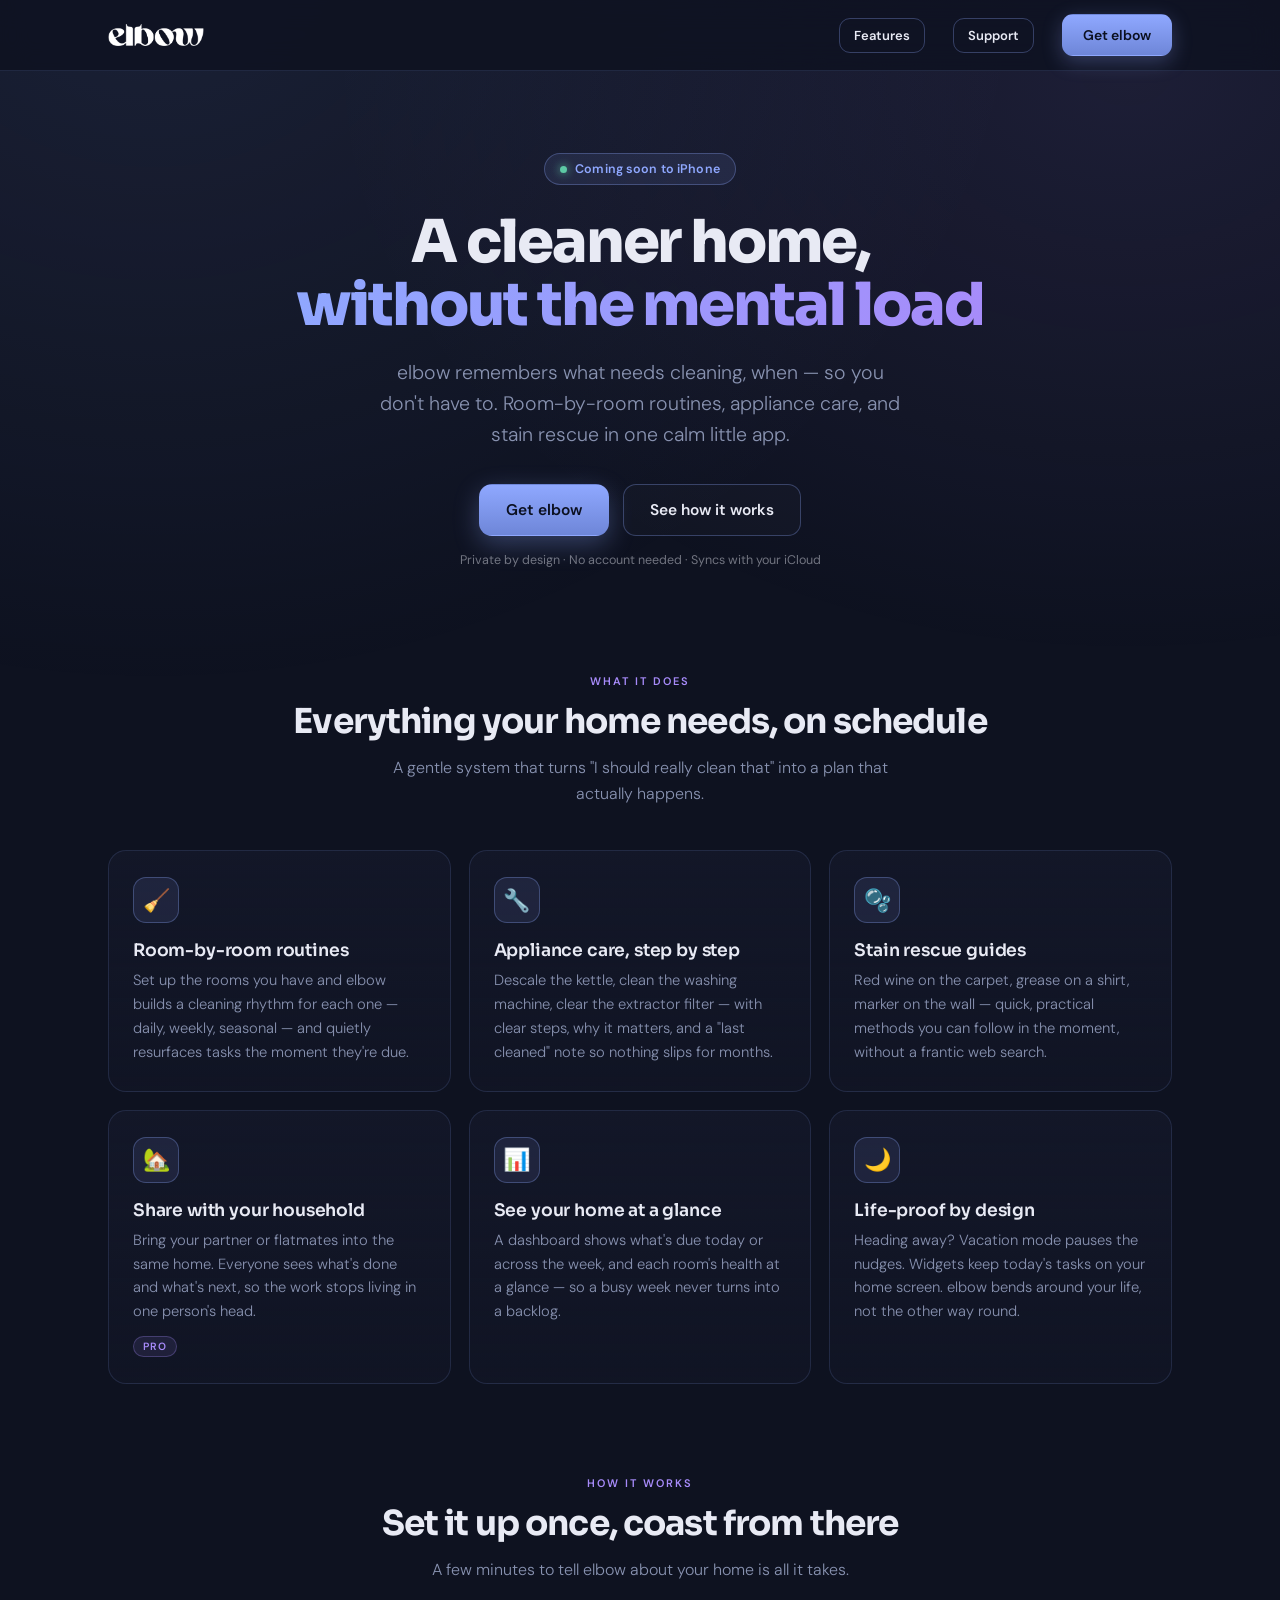
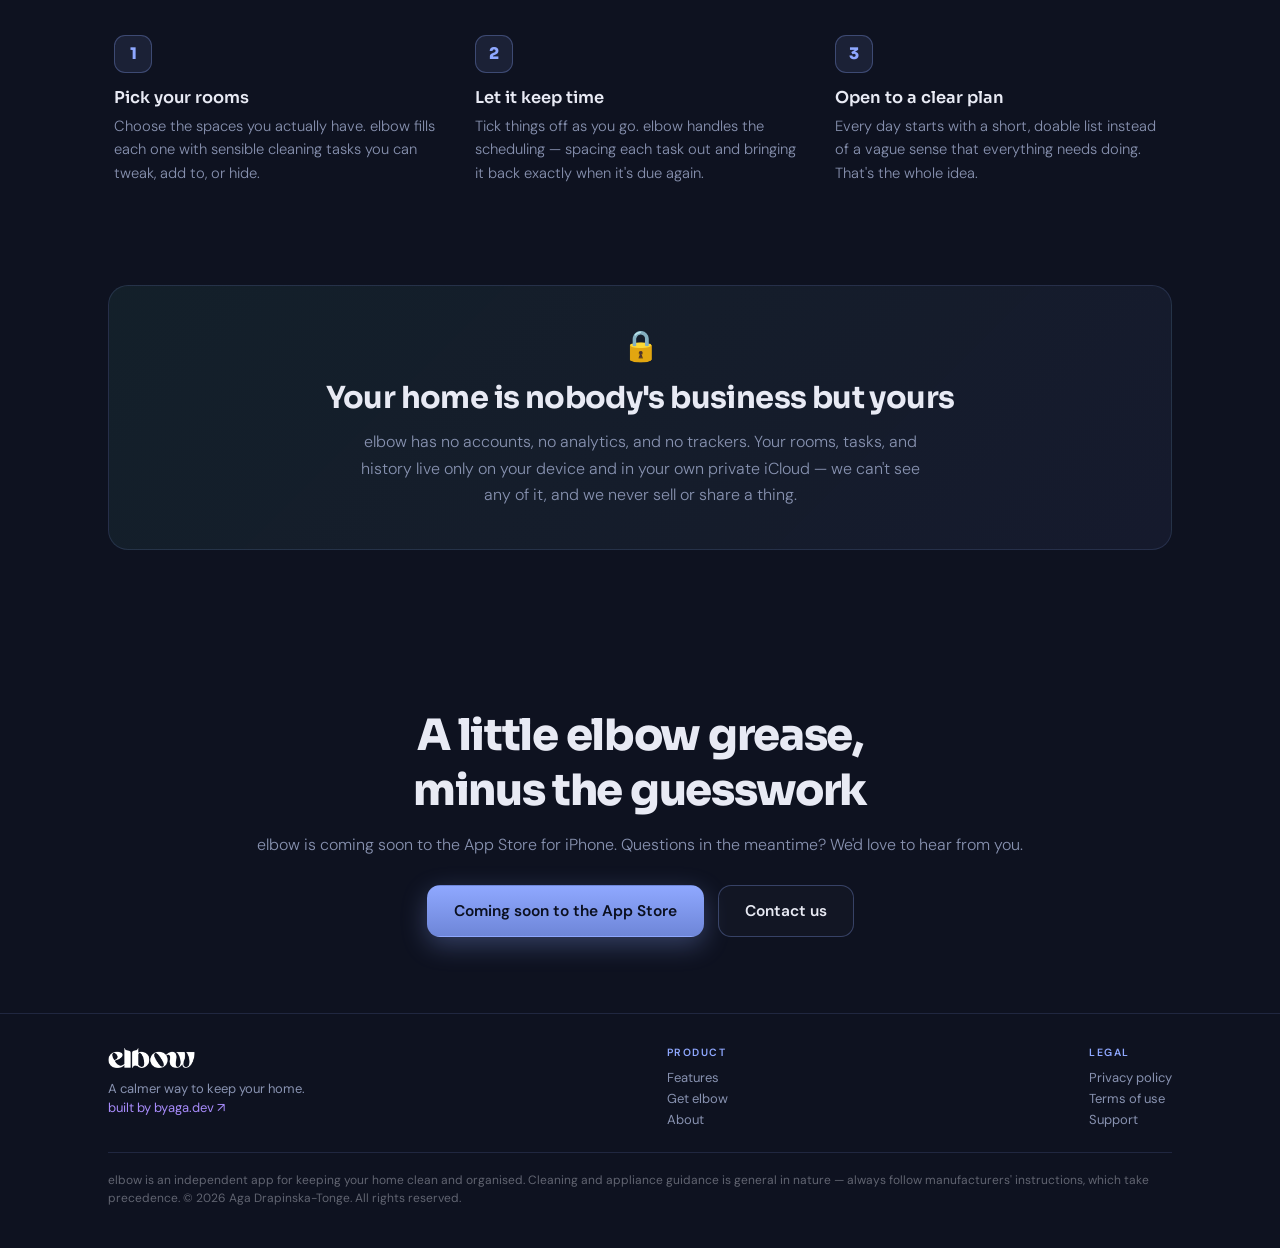
==== index.html @ 7baf48e3 "Initial commit: elbow marketing + legal site Static, hand-coded site for elbow-app.com — landing, ab" ====
<!DOCTYPE html>
<html lang="en">
<head>
<meta charset="UTF-8">
<meta name="viewport" content="width=device-width, initial-scale=1.0">
<title>elbow — a cleaner home, without the mental load</title>
<meta name="description" content="elbow keeps your home clean room by room: smart cleaning routines, step-by-step appliance care, stain rescue guides, and household sharing. Private by design — your data stays in your iCloud.">
<link rel="canonical" href="https://elbow-app.com/">
<meta property="og:title" content="elbow — a cleaner home, without the mental load">
<meta property="og:description" content="Smart cleaning routines, appliance care, and stain guides that keep your whole home on track. Private by design.">
<meta property="og:url" content="https://elbow-app.com/">
<meta property="og:type" content="website">
<meta property="og:site_name" content="elbow">
<meta property="og:image" content="https://elbow-app.com/assets/og-image.png">
<meta property="og:image:width" content="1200">
<meta property="og:image:height" content="630">
<meta name="twitter:card" content="summary_large_image">
<meta name="theme-color" content="#0E1220">
<link rel="icon" href="/favicon.ico" sizes="any">
<link rel="icon" type="image/png" sizes="32x32" href="/favicon-32x32.png">
<link rel="icon" type="image/png" sizes="16x16" href="/favicon-16x16.png">
<link rel="apple-touch-icon" sizes="180x180" href="/apple-touch-icon.png">
<link rel="preconnect" href="https://fonts.googleapis.com">
<link rel="preconnect" href="https://fonts.gstatic.com" crossorigin>
<link href="https://fonts.googleapis.com/css2?family=Sora:wght@400;600;700;800&family=DM+Sans:wght@300;400;500;600&display=swap" rel="stylesheet">
<link rel="stylesheet" href="/assets/site.css">
<style>
  *, *::before, *::after { box-sizing: border-box; margin: 0; padding: 0; }
  html { scroll-behavior: smooth; }
  body {
    font-family: 'DM Sans', sans-serif;
    background: var(--bg); color: var(--text);
    min-height: 100vh; display: flex; flex-direction: column;
    position: relative; overflow-x: hidden;
    -webkit-font-smoothing: antialiased;
  }
  body::before {
    content: ''; position: fixed; inset: 0; pointer-events: none; z-index: 0;
    background:
      radial-gradient(ellipse at 12% -5%, rgba(143,168,255,0.10) 0%, transparent 55%),
      radial-gradient(ellipse at 88% 8%, rgba(167,139,250,0.10) 0%, transparent 50%);
  }
  .wrap { position: relative; z-index: 1; width: 100%; max-width: var(--site-maxw); margin: 0 auto; padding: 0 28px; }

  /* HERO */
  .hero { text-align: center; padding: 82px 0 60px; }
  .badge {
    display: inline-flex; align-items: center; gap: 8px;
    font-size: 12.5px; font-weight: 600; letter-spacing: .01em;
    color: var(--peri);
    background: rgba(143,168,255,.10);
    border: 1px solid var(--line-strong);
    padding: 7px 15px; border-radius: 999px; margin-bottom: 26px;
  }
  .badge .dot { width: 7px; height: 7px; border-radius: 50%; background: var(--green); box-shadow: 0 0 10px var(--green); }
  .hero h1 {
    font-family: 'Sora', sans-serif; font-weight: 800;
    font-size: clamp(2.1rem, 5.4vw, 3.7rem); line-height: 1.06;
    letter-spacing: -.035em; margin: 0 auto 20px; max-width: 15ch;
  }
  .hero h1 .grad {
    background: linear-gradient(120deg, var(--peri), var(--lav));
    -webkit-background-clip: text; background-clip: text; color: transparent;
  }
  .hero p.sub {
    font-size: clamp(1.02rem, 2vw, 1.22rem); font-weight: 300;
    color: var(--muted); max-width: 40ch; margin: 0 auto 34px; line-height: 1.6;
  }
  .cta-row { display: flex; gap: 14px; justify-content: center; align-items: center; flex-wrap: wrap; }
  .btn-lg {
    display: inline-flex; align-items: center; gap: 10px;
    font-family: inherit; font-weight: 600; font-size: 15.5px;
    padding: 15px 26px; border-radius: 13px; text-decoration: none; transition: .2s;
    border: 1px solid transparent; cursor: pointer;
  }
  .btn-primary {
    background: linear-gradient(180deg, var(--peri), var(--peri-dim)); color: #0b1020;
    box-shadow: 0 8px 26px rgba(143,168,255,.30);
  }
  .btn-primary:hover { transform: translateY(-2px); box-shadow: 0 12px 34px rgba(143,168,255,.42); }
  .btn-secondary { border-color: var(--line-strong); color: var(--text); background: rgba(255,255,255,.02); }
  .btn-secondary:hover { border-color: var(--peri); color: var(--peri); }
  .hero .fineprint { margin-top: 16px; font-size: 12.5px; color: var(--faint); }

  /* SECTION */
  section { position: relative; z-index: 1; padding: 46px 0; }
  .eyebrow {
    text-align: center; font-size: 11px; letter-spacing: .18em; text-transform: uppercase;
    color: var(--lav); font-weight: 600; margin-bottom: 12px;
  }
  .sec-title {
    text-align: center; font-family: 'Sora', sans-serif; font-weight: 700;
    font-size: clamp(1.5rem, 3.4vw, 2.15rem); letter-spacing: -.025em; margin-bottom: 12px;
  }
  .sec-lead { text-align: center; color: var(--muted); max-width: 46ch; margin: 0 auto 44px; font-weight: 300; line-height: 1.6; }

  /* FEATURE GRID */
  .features { display: grid; grid-template-columns: repeat(3, 1fr); gap: 18px; }
  .card {
    background: linear-gradient(180deg, var(--card), rgba(19,23,40,.55));
    border: 1px solid var(--line); border-radius: 18px; padding: 26px 24px;
    transition: transform .2s, border-color .2s;
  }
  .card:hover { transform: translateY(-3px); border-color: var(--line-strong); }
  .card .ico {
    width: 46px; height: 46px; border-radius: 13px; display: grid; place-items: center;
    font-size: 22px; margin-bottom: 16px;
    background: rgba(143,168,255,.10); border: 1px solid var(--line-strong);
  }
  .card h3 { font-family: 'Sora', sans-serif; font-size: 1.08rem; font-weight: 600; letter-spacing: -.01em; margin-bottom: 8px; }
  .card p { color: var(--muted); font-size: .92rem; line-height: 1.62; font-weight: 300; }
  .card .tag {
    display: inline-block; margin-top: 12px; font-size: 10.5px; font-weight: 600; letter-spacing: .08em; text-transform: uppercase;
    color: var(--lav); background: rgba(167,139,250,.10); border: 1px solid rgba(167,139,250,.28);
    padding: 3px 9px; border-radius: 999px;
  }

  /* STEPS */
  .steps { display: grid; grid-template-columns: repeat(3, 1fr); gap: 18px; counter-reset: step; }
  .step { padding: 8px 6px; }
  .step .n {
    font-family: 'Sora', sans-serif; font-weight: 800; font-size: 1rem;
    width: 38px; height: 38px; border-radius: 11px; display: grid; place-items: center; margin-bottom: 14px;
    color: var(--peri); background: rgba(143,168,255,.10); border: 1px solid var(--line-strong);
  }
  .step h3 { font-family: 'Sora', sans-serif; font-size: 1.02rem; font-weight: 600; margin-bottom: 7px; }
  .step p { color: var(--muted); font-size: .92rem; line-height: 1.6; font-weight: 300; }

  /* PRIVACY STRIP */
  .privacy-strip {
    background: linear-gradient(135deg, rgba(93,202,165,.08), rgba(143,168,255,.06));
    border: 1px solid var(--line); border-radius: 20px; padding: 40px 34px; text-align: center;
  }
  .privacy-strip .ico { font-size: 30px; margin-bottom: 14px; }
  .privacy-strip h2 { font-family: 'Sora', sans-serif; font-weight: 700; font-size: clamp(1.35rem, 3vw, 1.9rem); letter-spacing: -.02em; margin-bottom: 12px; }
  .privacy-strip p { color: var(--muted); max-width: 52ch; margin: 0 auto; font-weight: 300; line-height: 1.65; }

  /* FINAL CTA */
  .final-cta { text-align: center; padding: 66px 0 30px; }
  .final-cta h2 { font-family: 'Sora', sans-serif; font-weight: 800; font-size: clamp(1.8rem, 4vw, 2.7rem); letter-spacing: -.03em; margin-bottom: 16px; }
  .final-cta p { color: var(--muted); margin-bottom: 30px; font-weight: 300; }

  @media (max-width: 860px) {
    .features, .steps { grid-template-columns: 1fr 1fr; }
  }
  @media (max-width: 620px) {
    .features, .steps { grid-template-columns: 1fr; }
    .hero { padding: 60px 0 44px; }
    .wrap { padding: 0 20px; }
  }
</style>
</head>
<body>

<nav class="site-nav">
  <div class="site-nav-in">
    <a href="/" class="logo"><img src="/assets/logo-wordmark.png" alt="elbow"></a>
    <div class="spacer"></div>
    <a href="#features" class="btn btn-ghost btn-sm">Features</a>
    <a href="/support/" class="btn btn-ghost btn-sm">Support</a>
    <a href="#get" class="btn btn-accent">Get elbow</a>
  </div>
</nav>

<div class="wrap">
  <header class="hero">
    <span class="badge"><span class="dot"></span> Coming soon to iPhone</span>
    <h1>A cleaner home, <span class="grad">without the mental load</span></h1>
    <p class="sub">elbow remembers what needs cleaning, when — so you don't have to. Room-by-room routines, appliance care, and stain rescue in one calm little app.</p>
    <div class="cta-row">
      <a href="#get" class="btn-lg btn-primary">Get elbow </a>
      <a href="#features" class="btn-lg btn-secondary">See how it works</a>
    </div>
    <p class="fineprint">Private by design · No account needed · Syncs with your iCloud</p>
  </header>
</div>

<section id="features">
  <div class="wrap">
    <p class="eyebrow">What it does</p>
    <h2 class="sec-title">Everything your home needs, on schedule</h2>
    <p class="sec-lead">A gentle system that turns "I should really clean that" into a plan that actually happens.</p>
    <div class="features">
      <div class="card">
        <div class="ico">🧹</div>
        <h3>Room-by-room routines</h3>
        <p>Set up the rooms you have and elbow builds a cleaning rhythm for each one — daily, weekly, seasonal — and quietly resurfaces tasks the moment they're due.</p>
      </div>
      <div class="card">
        <div class="ico">🔧</div>
        <h3>Appliance care, step by step</h3>
        <p>Descale the kettle, clean the washing machine, clear the extractor filter — with clear steps, why it matters, and a "last cleaned" note so nothing slips for months.</p>
      </div>
      <div class="card">
        <div class="ico">🫧</div>
        <h3>Stain rescue guides</h3>
        <p>Red wine on the carpet, grease on a shirt, marker on the wall — quick, practical methods you can follow in the moment, without a frantic web search.</p>
      </div>
      <div class="card">
        <div class="ico">🏡</div>
        <h3>Share with your household</h3>
        <p>Bring your partner or flatmates into the same home. Everyone sees what's done and what's next, so the work stops living in one person's head.</p>
        <span class="tag">Pro</span>
      </div>
      <div class="card">
        <div class="ico">📊</div>
        <h3>See your home at a glance</h3>
        <p>A dashboard shows what's due today or across the week, and each room's health at a glance — so a busy week never turns into a backlog.</p>
      </div>
      <div class="card">
        <div class="ico">🌙</div>
        <h3>Life-proof by design</h3>
        <p>Heading away? Vacation mode pauses the nudges. Widgets keep today's tasks on your home screen. elbow bends around your life, not the other way round.</p>
      </div>
    </div>
  </div>
</section>

<section>
  <div class="wrap">
    <p class="eyebrow">How it works</p>
    <h2 class="sec-title">Set it up once, coast from there</h2>
    <p class="sec-lead">A few minutes to tell elbow about your home is all it takes.</p>
    <div class="steps">
      <div class="step">
        <div class="n">1</div>
        <h3>Pick your rooms</h3>
        <p>Choose the spaces you actually have. elbow fills each one with sensible cleaning tasks you can tweak, add to, or hide.</p>
      </div>
      <div class="step">
        <div class="n">2</div>
        <h3>Let it keep time</h3>
        <p>Tick things off as you go. elbow handles the scheduling — spacing each task out and bringing it back exactly when it's due again.</p>
      </div>
      <div class="step">
        <div class="n">3</div>
        <h3>Open to a clear plan</h3>
        <p>Every day starts with a short, doable list instead of a vague sense that everything needs doing. That's the whole idea.</p>
      </div>
    </div>
  </div>
</section>

<section>
  <div class="wrap">
    <div class="privacy-strip">
      <div class="ico">🔒</div>
      <h2>Your home is nobody's business but yours</h2>
      <p>elbow has no accounts, no analytics, and no trackers. Your rooms, tasks, and history live only on your device and in your own private iCloud — we can't see any of it, and we never sell or share a thing.</p>
    </div>
  </div>
</section>

<section id="get">
  <div class="wrap">
    <div class="final-cta">
      <h2>A little elbow grease,<br>minus the guesswork</h2>
      <p>elbow is coming soon to the App Store for iPhone. Questions in the meantime? We'd love to hear from you.</p>
      <div class="cta-row">
        <span class="btn-lg btn-primary" style="cursor:default;">Coming soon to the App Store</span>
        <a href="/support/" class="btn-lg btn-secondary">Contact us</a>
      </div>
    </div>
  </div>
</section>

<footer class="site-footer">
  <div class="site-footer-in">
    <div class="fgrid">
      <div>
        <a href="/" class="flogo"><img src="/assets/logo-wordmark.png" alt="elbow"></a>
        <div class="built">A calmer way to keep your home.</div>
        <div class="built"><a href="https://byaga.dev" target="_blank" rel="noopener">built by byaga.dev ↗</a></div>
      </div>
      <div>
        <h5>Product</h5>
        <a href="/#features">Features</a>
        <a href="/#get">Get elbow</a>
        <a href="/about/">About</a>
      </div>
      <div>
        <h5>Legal</h5>
        <a href="/privacy/">Privacy policy</a>
        <a href="/terms/">Terms of use</a>
        <a href="/support/">Support</a>
      </div>
    </div>
    <p class="disc">elbow is an independent app for keeping your home clean and organised. Cleaning and appliance guidance is general in nature — always follow manufacturers' instructions, which take precedence. © 2026 Aga Drapinska-Tonge. All rights reserved.</p>
  </div>
</footer>

</body>
</html>
---- assets/site.css ----
/* elbow — shared nav + footer + base, used across landing and subpages.
   Palette lifted from the app's ElbowTheme (dark, periwinkle + lavender). */

:root {
  --bg:          #0E1220;
  --card:        #131728;
  --card-alt:    #1A1F35;
  --line:        rgba(143, 168, 255, .14);
  --line-strong: rgba(143, 168, 255, .30);
  --text:        #E8EAF4;
  --muted:       #8892B0;
  --faint:       rgba(232, 234, 244, .45);
  --peri:        #8FA8FF;   /* primary accent */
  --peri-dim:    #6E86D8;
  --lav:         #A78BFA;   /* secondary accent */
  --green:       #5DCAA5;
  --amber:       #E0953A;
  --site-maxw:   1120px;
}

/* NAV */
.site-nav {
  align-self: stretch;
  position: sticky; top: 0; z-index: 40;
  backdrop-filter: blur(14px);
  -webkit-backdrop-filter: blur(14px);
  background: rgba(14, 18, 32, .82);
  border-bottom: 1px solid var(--line);
  width: 100%;
}
.site-nav-in {
  max-width: var(--site-maxw);
  margin: 0 auto;
  padding: 14px 28px;
  display: flex; align-items: center; gap: 28px;
}
.site-nav .logo {
  font-family: 'Sora', sans-serif;
  font-size: 18px; font-weight: 700;
  letter-spacing: -.03em;
  color: var(--text);
  text-decoration: none; border: none;
  display: inline-flex; align-items: center; gap: 9px;
  transition: opacity .2s;
}
.site-nav .logo .mark {
  width: 22px; height: 22px; border-radius: 7px;
  background: linear-gradient(145deg, var(--peri), var(--lav));
  display: inline-block;
  box-shadow: 0 4px 14px rgba(143, 168, 255, .35);
}
.site-nav .logo:hover { opacity: .85; }
.site-nav .logo img { height: 22px; width: auto; display: block; }
.site-nav .spacer { flex: 1; }
.site-nav .btn {
  display: inline-flex; align-items: center; gap: 9px;
  font-weight: 600; font-size: 14px;
  padding: 11px 20px; border-radius: 11px;
  transition: .2s; border: 1px solid transparent;
  white-space: nowrap; text-decoration: none;
  font-family: inherit; cursor: pointer;
}
.site-nav .btn-accent {
  background: linear-gradient(180deg, var(--peri), var(--peri-dim));
  color: #0b1020;
  box-shadow: 0 6px 20px rgba(143, 168, 255, .28);
}
.site-nav .btn-accent:hover {
  transform: translateY(-1px);
  box-shadow: 0 9px 26px rgba(143, 168, 255, .40);
  color: #0b1020;
}
.site-nav .btn-ghost {
  border-color: var(--line-strong);
  color: var(--text); background: transparent;
}
.site-nav .btn-ghost:hover {
  border-color: var(--peri);
  background: rgba(143, 168, 255, .08);
  color: var(--peri);
}
.site-nav .btn-sm { padding: 8px 14px; font-size: 13px; }
.site-nav .btn-sm .arrow { display: inline-block; transition: transform .2s; }
.site-nav .btn-sm:hover .arrow { transform: translateX(-3px); }

/* FOOTER */
.site-footer {
  align-self: stretch;
  border-top: 1px solid var(--line);
  padding: 32px 0 40px;
  font-size: 13px; color: var(--muted);
  width: 100%; margin-top: auto;
}
.site-footer-in { max-width: var(--site-maxw); margin: 0 auto; padding: 0 28px; }
.site-footer .fgrid {
  display: flex; gap: 36px; flex-wrap: wrap;
  justify-content: space-between; margin-bottom: 22px;
}
.site-footer .fgrid a {
  display: block; padding: 2px 0;
  color: var(--muted); text-decoration: none; border: none;
}
.site-footer .fgrid a:hover { color: var(--peri); }
.site-footer .flogo {
  font-family: 'Sora', sans-serif;
  font-size: 17px; font-weight: 700; letter-spacing: -.03em;
  color: var(--text); margin-bottom: 10px;
  text-decoration: none; display: inline-flex; align-items: center; gap: 8px;
  border: none;
}
.site-footer .flogo .mark {
  width: 18px; height: 18px; border-radius: 6px;
  background: linear-gradient(145deg, var(--peri), var(--lav));
}
.site-footer .flogo img { height: 20px; width: auto; display: block; }
.site-footer h5 {
  font-size: 10.5px; letter-spacing: .15em; text-transform: uppercase;
  color: var(--peri); margin-bottom: 8px; font-weight: 600;
}
.site-footer .built { font-size: 13px; margin-top: 2px; }
.site-footer .built a { display: inline; padding: 0; color: var(--lav); border: none; }
.site-footer .built a:hover { color: var(--peri); }
.site-footer .disc {
  border-top: 1px solid var(--line); padding-top: 18px;
  font-size: 12px; line-height: 1.55; color: rgba(232, 234, 244, .38);
}

@media (max-width: 760px) {
  .site-nav-in { padding: 12px 20px; gap: 16px; }
  .site-footer-in { padding: 0 20px; }
}

/* SUBPAGE (legal/support) shared layout */
main.page {
  position: relative; z-index: 1;
  width: 100%; max-width: 740px; margin: 0 auto;
  padding: 48px 20px 64px; flex: 1;
}
main.page h1 {
  font-family: 'Sora', sans-serif;
  font-size: clamp(1.5rem, 4vw, 2.1rem); font-weight: 700;
  color: var(--text); letter-spacing: -.02em; line-height: 1.25; margin-bottom: 6px;
}
main.page .updated { display: block; margin-bottom: 28px; color: var(--faint); font-size: .8rem; }
main.page hr { border: none; border-top: 1px solid var(--line); margin: 28px 0; }
main.page h2 {
  font-family: 'Sora', sans-serif; color: var(--peri);
  font-size: 1.05rem; font-weight: 600; margin: 26px 0 10px; letter-spacing: -.01em;
}
main.page p, main.page li { color: rgba(232, 234, 244, .80); font-size: .95rem; line-height: 1.75; }
main.page p { margin-bottom: 14px; }
main.page ul { margin-bottom: 14px; padding-left: 22px; }
main.page li { margin-bottom: 5px; }
main.page a { color: var(--peri); text-decoration: none; border-bottom: 1px solid rgba(143, 168, 255, .35); }
main.page a:hover { color: var(--lav); border-bottom-color: var(--lav); }
main.page strong { color: var(--text); font-weight: 600; }
main.page em { color: rgba(232, 234, 244, .92); }
@media (max-width: 600px) { main.page { padding: 32px 14px 48px; } }
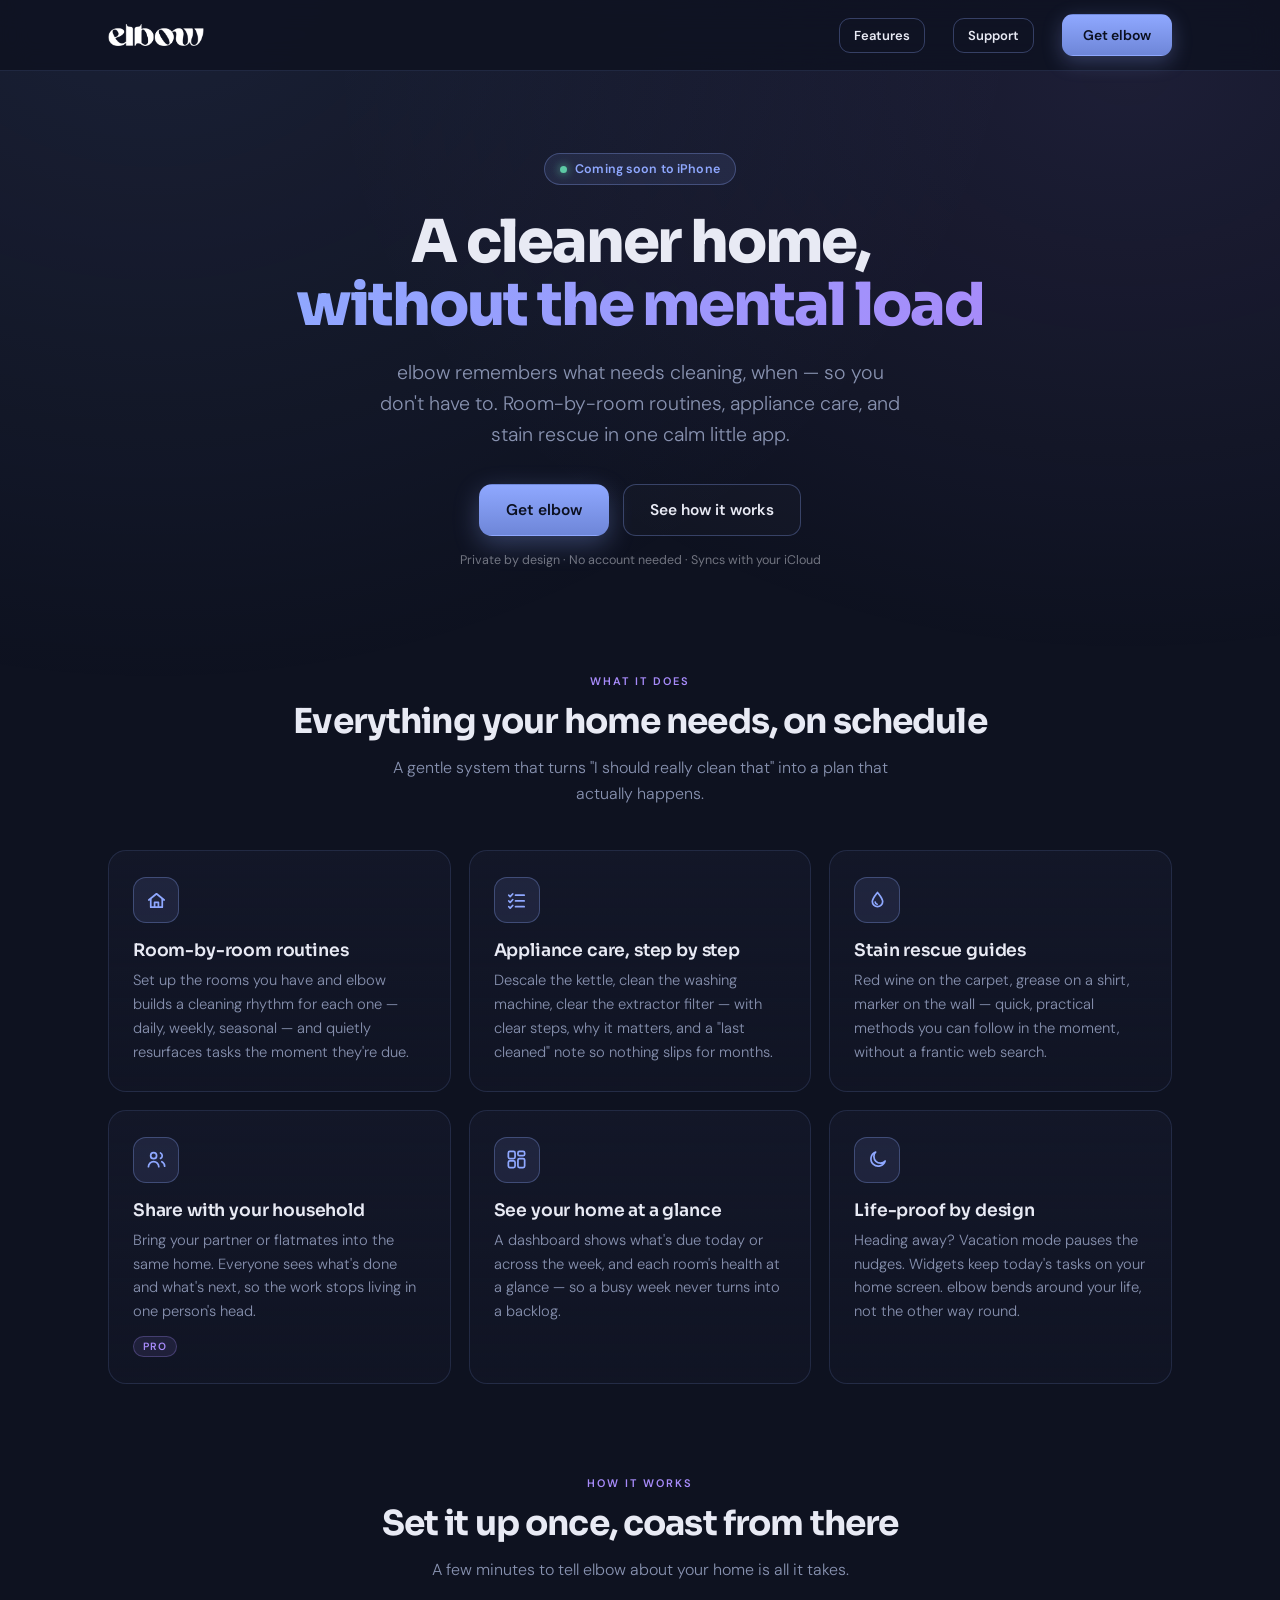
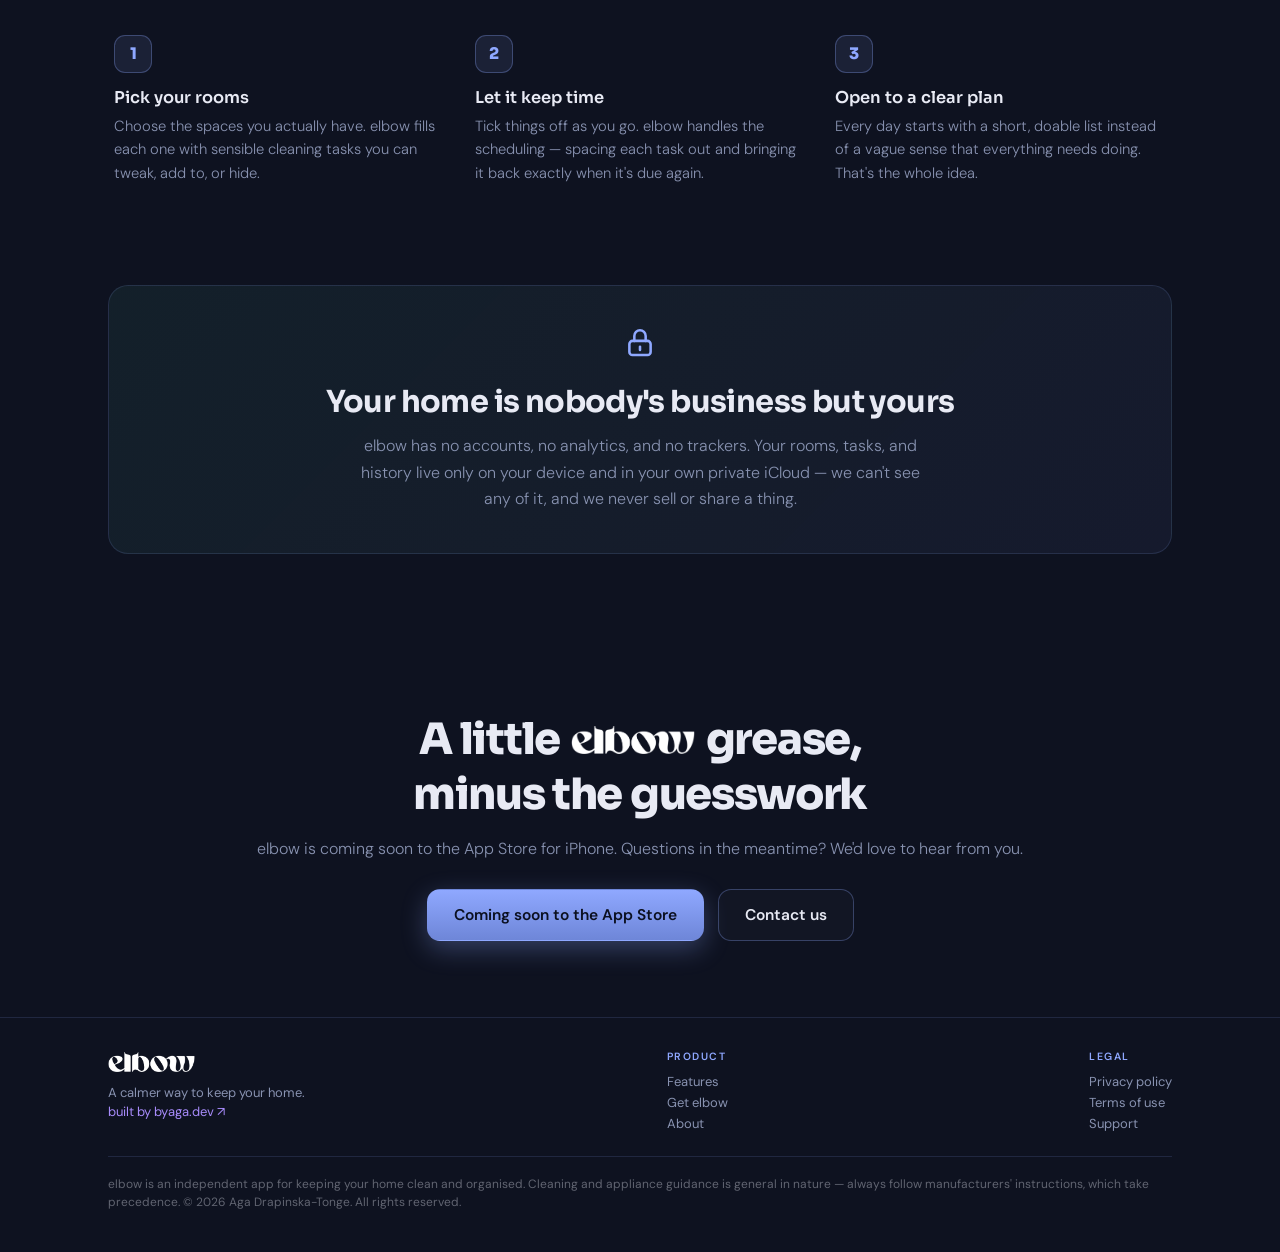
==== commit 80bbe6a1: "Add custom brand icons to feature cards + wordmark in CTA Replace stock emoji in the "What it does" " ====
--- a/index.html
+++ b/index.html
@@ -104,7 +104,7 @@
   .card:hover { transform: translateY(-3px); border-color: var(--line-strong); }
   .card .ico {
     width: 46px; height: 46px; border-radius: 13px; display: grid; place-items: center;
-    font-size: 22px; margin-bottom: 16px;
+    font-size: 22px; margin-bottom: 16px; color: var(--peri);
     background: rgba(143,168,255,.10); border: 1px solid var(--line-strong);
   }
   .card h3 { font-family: 'Sora', sans-serif; font-size: 1.08rem; font-weight: 600; letter-spacing: -.01em; margin-bottom: 8px; }
@@ -131,7 +131,7 @@
     background: linear-gradient(135deg, rgba(93,202,165,.08), rgba(143,168,255,.06));
     border: 1px solid var(--line); border-radius: 20px; padding: 40px 34px; text-align: center;
   }
-  .privacy-strip .ico { font-size: 30px; margin-bottom: 14px; }
+  .privacy-strip .ico { font-size: 30px; margin-bottom: 14px; color: var(--peri); }
   .privacy-strip h2 { font-family: 'Sora', sans-serif; font-weight: 700; font-size: clamp(1.35rem, 3vw, 1.9rem); letter-spacing: -.02em; margin-bottom: 12px; }
   .privacy-strip p { color: var(--muted); max-width: 52ch; margin: 0 auto; font-weight: 300; line-height: 1.65; }
 
@@ -148,6 +148,9 @@
     .hero { padding: 60px 0 44px; }
     .wrap { padding: 0 20px; }
   }
+  .card .ico svg { width: 23px; height: 23px; }
+  .privacy-strip .ico svg { width: 34px; height: 34px; }
+  .final-cta h2 .wm-inline { height: 0.66em; width: auto; vertical-align: -0.02em; margin: 0 .07em; }
 </style>
 </head>
 <body>
@@ -182,33 +185,33 @@
     <p class="sec-lead">A gentle system that turns "I should really clean that" into a plan that actually happens.</p>
     <div class="features">
       <div class="card">
-        <div class="ico">🧹</div>
+        <div class="ico"><svg viewBox="0 0 24 24" fill="none" stroke="currentColor" stroke-width="1.8" stroke-linecap="round" stroke-linejoin="round"><path d="M4 11.5 12 5l8 6.5"/><path d="M6 10.5V19h12v-8.5"/><path d="M10 19v-5h4v5"/></svg></div>
         <h3>Room-by-room routines</h3>
         <p>Set up the rooms you have and elbow builds a cleaning rhythm for each one — daily, weekly, seasonal — and quietly resurfaces tasks the moment they're due.</p>
       </div>
       <div class="card">
-        <div class="ico">🔧</div>
+        <div class="ico"><svg viewBox="0 0 24 24" fill="none" stroke="currentColor" stroke-width="1.8" stroke-linecap="round" stroke-linejoin="round"><path d="M4 6.5 5.4 8 8 5.2"/><path d="M4 12.5 5.4 14 8 11.2"/><path d="M4 18.5 5.4 20 8 17.2"/><path d="M11 6.5h9"/><path d="M11 12.5h9"/><path d="M11 18.5h9"/></svg></div>
         <h3>Appliance care, step by step</h3>
         <p>Descale the kettle, clean the washing machine, clear the extractor filter — with clear steps, why it matters, and a "last cleaned" note so nothing slips for months.</p>
       </div>
       <div class="card">
-        <div class="ico">🫧</div>
+        <div class="ico"><svg viewBox="0 0 24 24" fill="none" stroke="currentColor" stroke-width="1.8" stroke-linecap="round" stroke-linejoin="round"><path d="M12 3.6c3 3.8 5.4 6.5 5.4 9.4a5.4 5.4 0 0 1-10.8 0c0-2.9 2.4-5.6 5.4-9.4Z"/><path d="M9.6 13.6a2.5 2.5 0 0 0 2 2.3"/></svg></div>
         <h3>Stain rescue guides</h3>
         <p>Red wine on the carpet, grease on a shirt, marker on the wall — quick, practical methods you can follow in the moment, without a frantic web search.</p>
       </div>
       <div class="card">
-        <div class="ico">🏡</div>
+        <div class="ico"><svg viewBox="0 0 24 24" fill="none" stroke="currentColor" stroke-width="1.8" stroke-linecap="round" stroke-linejoin="round"><circle cx="9" cy="8" r="3.1"/><path d="M3.6 19.5a5.4 5.4 0 0 1 10.8 0"/><path d="M16.2 5.2a3.1 3.1 0 0 1 0 5.6"/><path d="M17.6 14.3a5.4 5.4 0 0 1 2.9 4.7"/></svg></div>
         <h3>Share with your household</h3>
         <p>Bring your partner or flatmates into the same home. Everyone sees what's done and what's next, so the work stops living in one person's head.</p>
         <span class="tag">Pro</span>
       </div>
       <div class="card">
-        <div class="ico">📊</div>
+        <div class="ico"><svg viewBox="0 0 24 24" fill="none" stroke="currentColor" stroke-width="1.8" stroke-linecap="round" stroke-linejoin="round"><rect x="3.5" y="3.5" width="7" height="7.5" rx="1.6"/><rect x="13.5" y="3.5" width="7" height="4.5" rx="1.6"/><rect x="13.5" y="11" width="7" height="9.5" rx="1.6"/><rect x="3.5" y="13.5" width="7" height="7" rx="1.6"/></svg></div>
         <h3>See your home at a glance</h3>
         <p>A dashboard shows what's due today or across the week, and each room's health at a glance — so a busy week never turns into a backlog.</p>
       </div>
       <div class="card">
-        <div class="ico">🌙</div>
+        <div class="ico"><svg viewBox="0 0 24 24" fill="none" stroke="currentColor" stroke-width="1.8" stroke-linecap="round" stroke-linejoin="round"><path d="M20 13.6A7.6 7.6 0 1 1 10.1 4.2 6 6 0 0 0 20 13.6Z"/></svg></div>
         <h3>Life-proof by design</h3>
         <p>Heading away? Vacation mode pauses the nudges. Widgets keep today's tasks on your home screen. elbow bends around your life, not the other way round.</p>
       </div>
@@ -244,7 +247,7 @@
 <section>
   <div class="wrap">
     <div class="privacy-strip">
-      <div class="ico">🔒</div>
+      <div class="ico"><svg viewBox="0 0 24 24" fill="none" stroke="currentColor" stroke-width="1.8" stroke-linecap="round" stroke-linejoin="round"><rect x="4.5" y="10.5" width="15" height="10" rx="2.2"/><path d="M8 10.5V7a4 4 0 0 1 8 0v3.5"/><path d="M12 14.6v2.4"/></svg></div>
       <h2>Your home is nobody's business but yours</h2>
       <p>elbow has no accounts, no analytics, and no trackers. Your rooms, tasks, and history live only on your device and in your own private iCloud — we can't see any of it, and we never sell or share a thing.</p>
     </div>
@@ -254,7 +257,7 @@
 <section id="get">
   <div class="wrap">
     <div class="final-cta">
-      <h2>A little elbow grease,<br>minus the guesswork</h2>
+      <h2>A little <img class="wm-inline" src="/assets/logo-wordmark.png" alt="elbow"> grease,<br>minus the guesswork</h2>
       <p>elbow is coming soon to the App Store for iPhone. Questions in the meantime? We'd love to hear from you.</p>
       <div class="cta-row">
         <span class="btn-lg btn-primary" style="cursor:default;">Coming soon to the App Store</span>
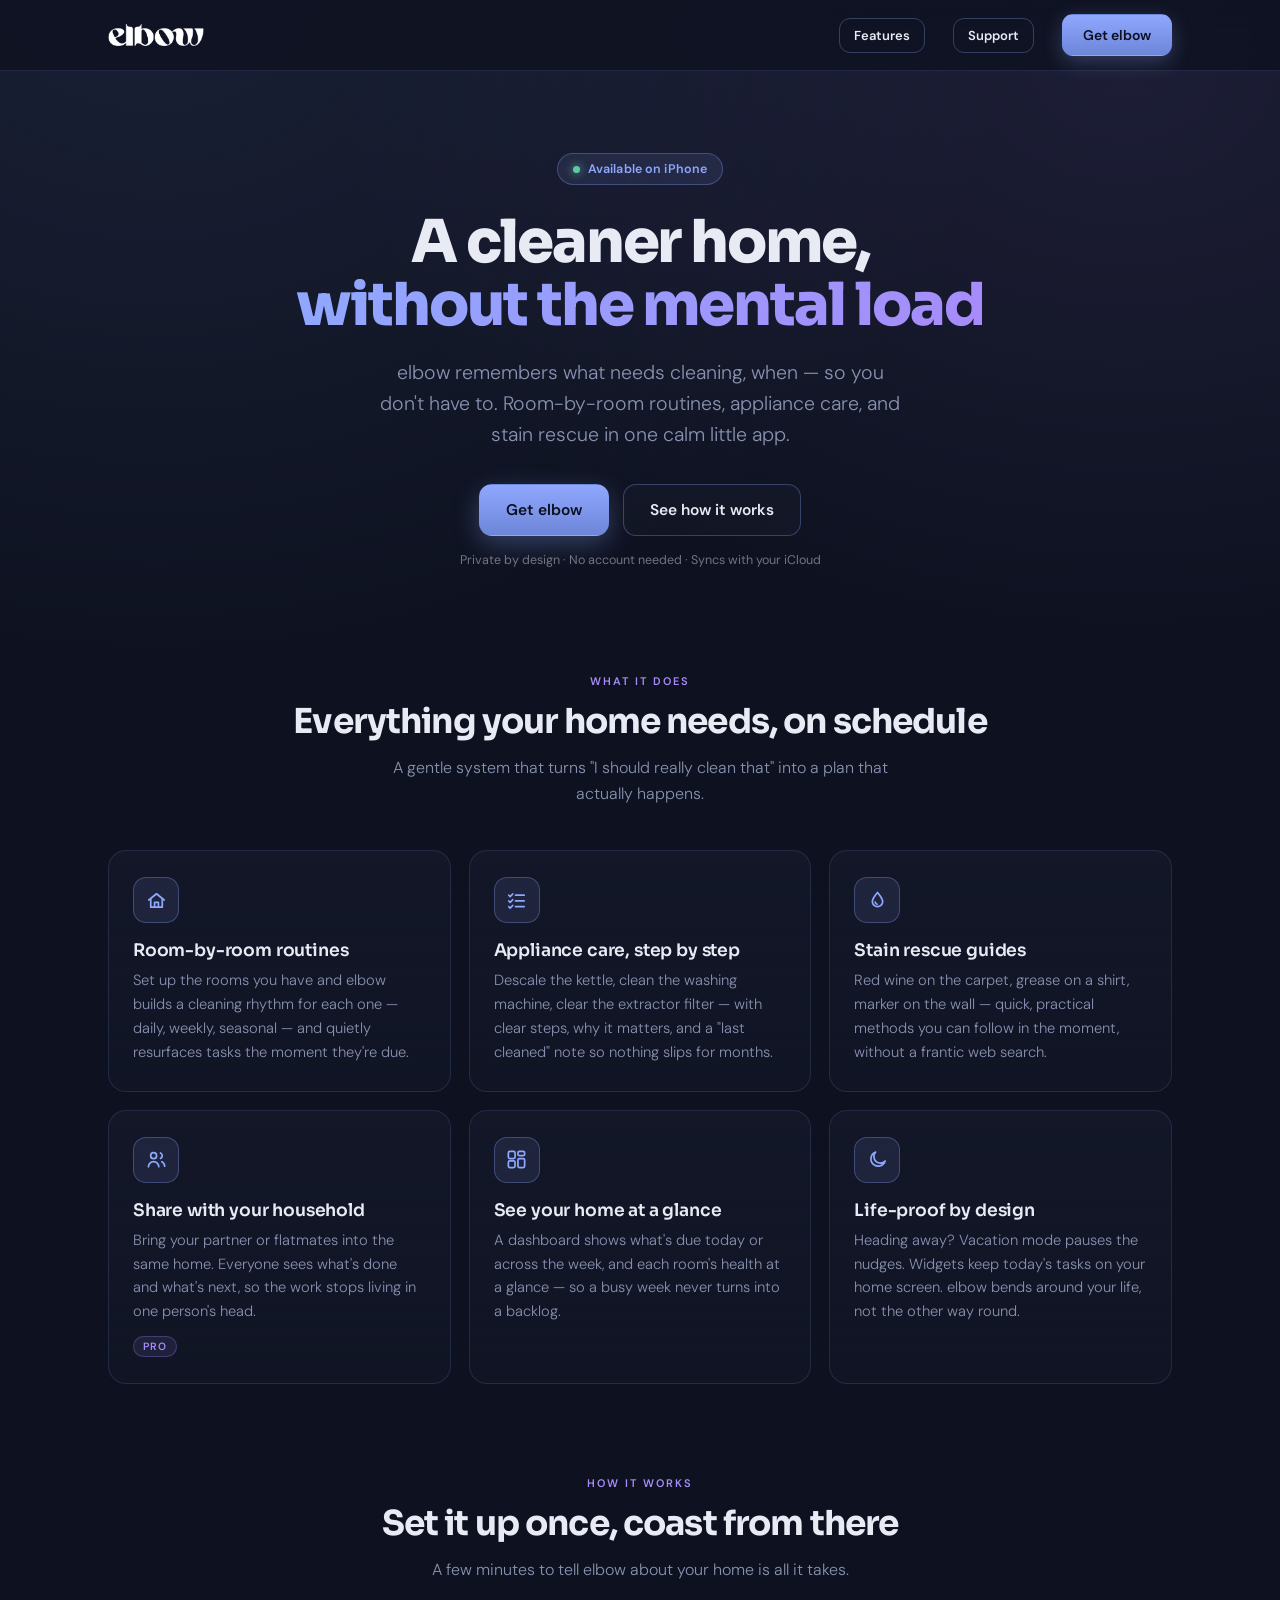
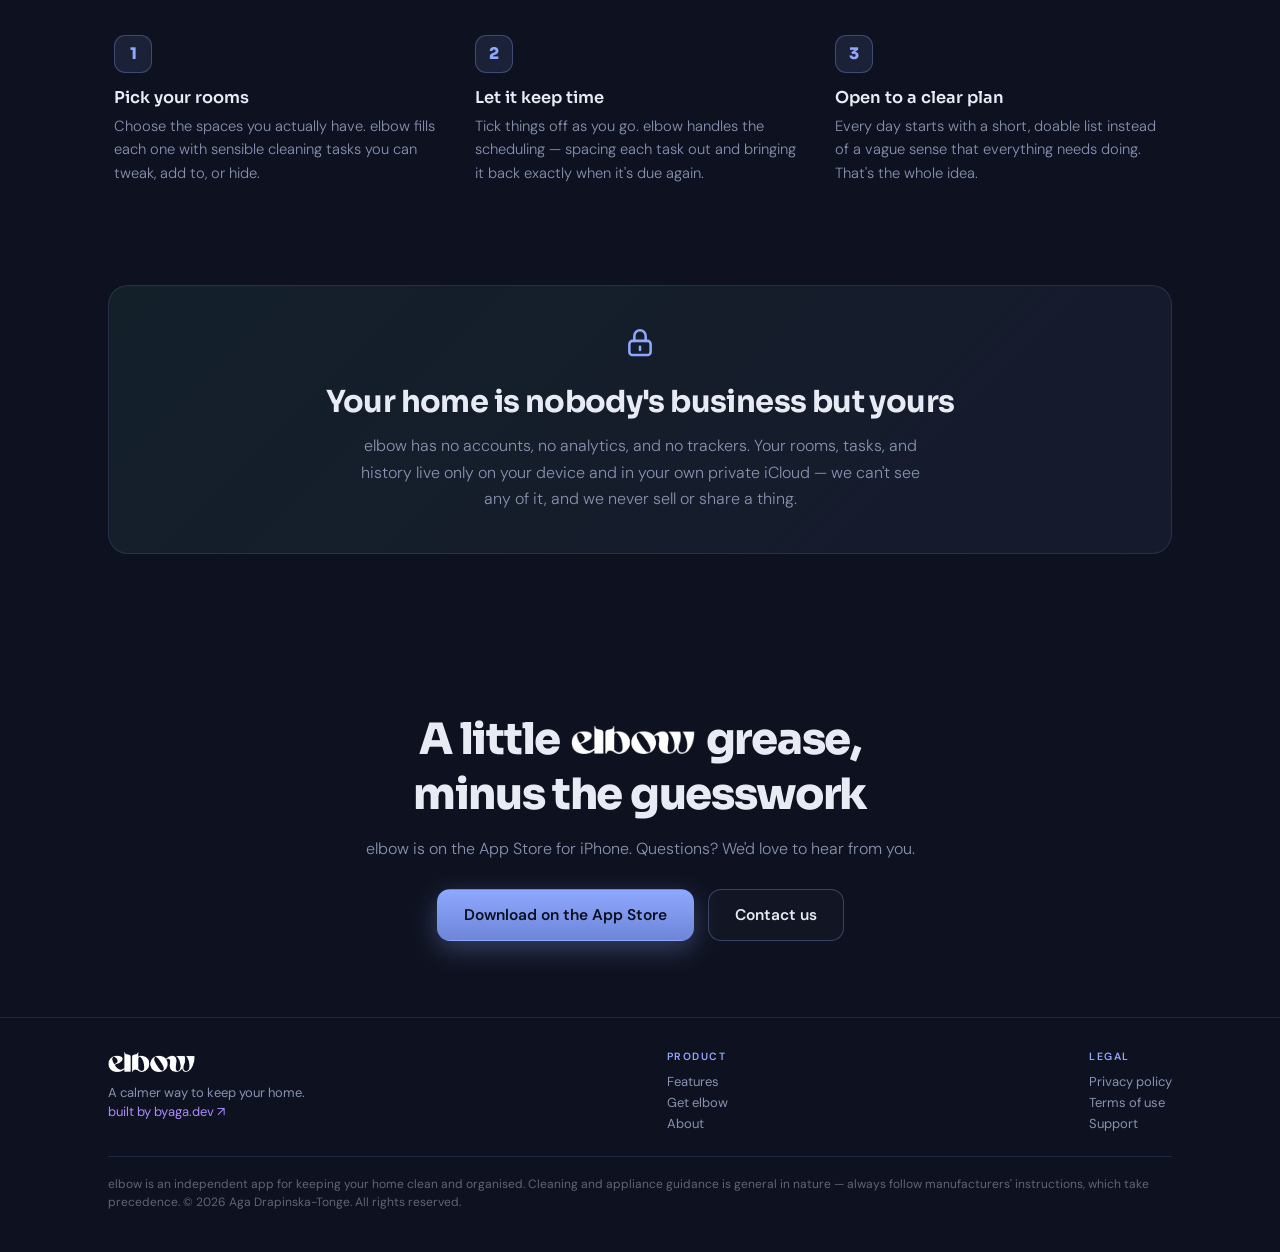
==== commit 8f472737: "Link App Store now that elbow is live Co-Authored-By: Claude Opus 4.7 <noreply@anthropic.com>" ====
--- a/index.html
+++ b/index.html
@@ -167,7 +167,7 @@
 
 <div class="wrap">
   <header class="hero">
-    <span class="badge"><span class="dot"></span> Coming soon to iPhone</span>
+    <span class="badge"><span class="dot"></span> Available on iPhone</span>
     <h1>A cleaner home, <span class="grad">without the mental load</span></h1>
     <p class="sub">elbow remembers what needs cleaning, when — so you don't have to. Room-by-room routines, appliance care, and stain rescue in one calm little app.</p>
     <div class="cta-row">
@@ -258,9 +258,9 @@
   <div class="wrap">
     <div class="final-cta">
       <h2>A little <img class="wm-inline" src="/assets/logo-wordmark.png" alt="elbow"> grease,<br>minus the guesswork</h2>
-      <p>elbow is coming soon to the App Store for iPhone. Questions in the meantime? We'd love to hear from you.</p>
+      <p>elbow is on the App Store for iPhone. Questions? We'd love to hear from you.</p>
       <div class="cta-row">
-        <span class="btn-lg btn-primary" style="cursor:default;">Coming soon to the App Store</span>
+        <a href="https://apps.apple.com/gb/app/elbow/id6796699431" class="btn-lg btn-primary">Download on the App Store</a>
         <a href="/support/" class="btn-lg btn-secondary">Contact us</a>
       </div>
     </div>
--- a/assets/site.css
+++ b/assets/site.css
@@ -156,3 +156,5 @@
 main.page strong { color: var(--text); font-weight: 600; }
 main.page em { color: rgba(232, 234, 244, .92); }
 @media (max-width: 600px) { main.page { padding: 32px 14px 48px; } }
+
+main.page h1 .wm-inline { height: 0.72em; width: auto; vertical-align: -0.02em; margin: 0 .06em; }
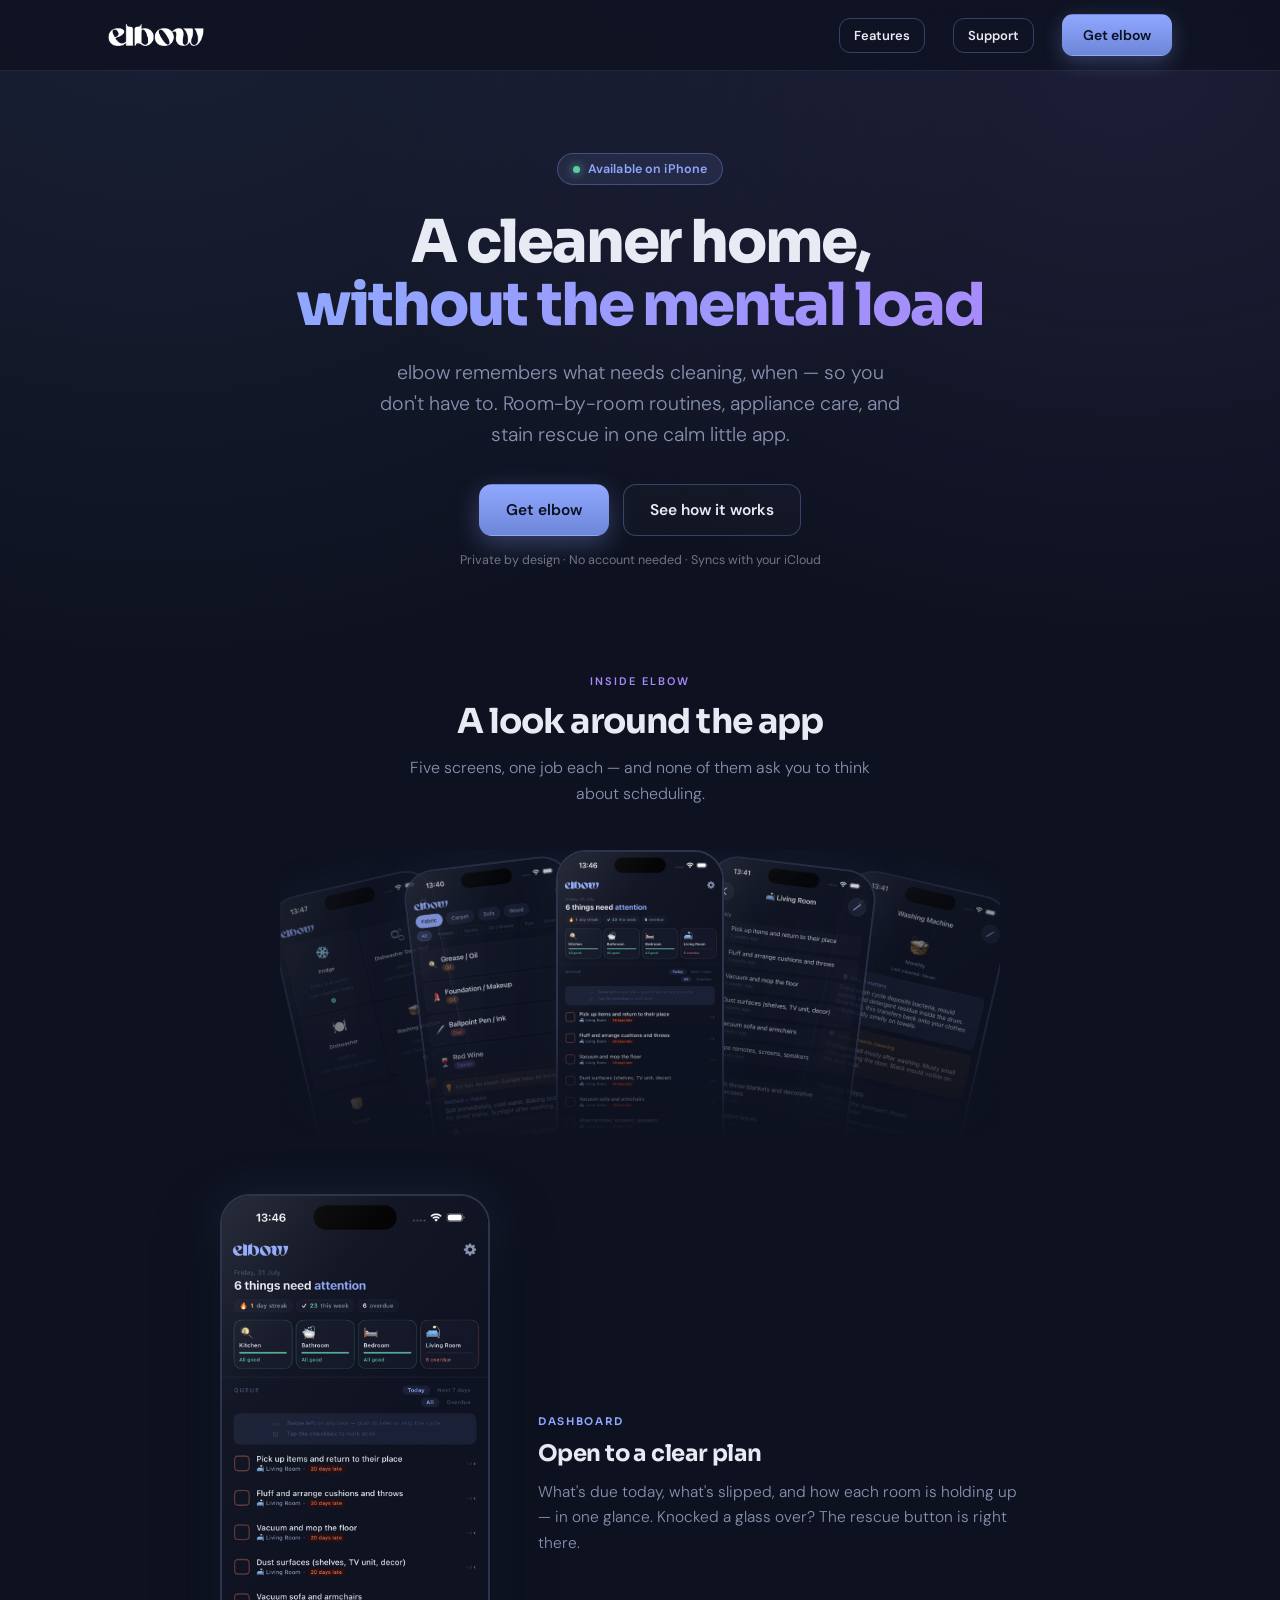
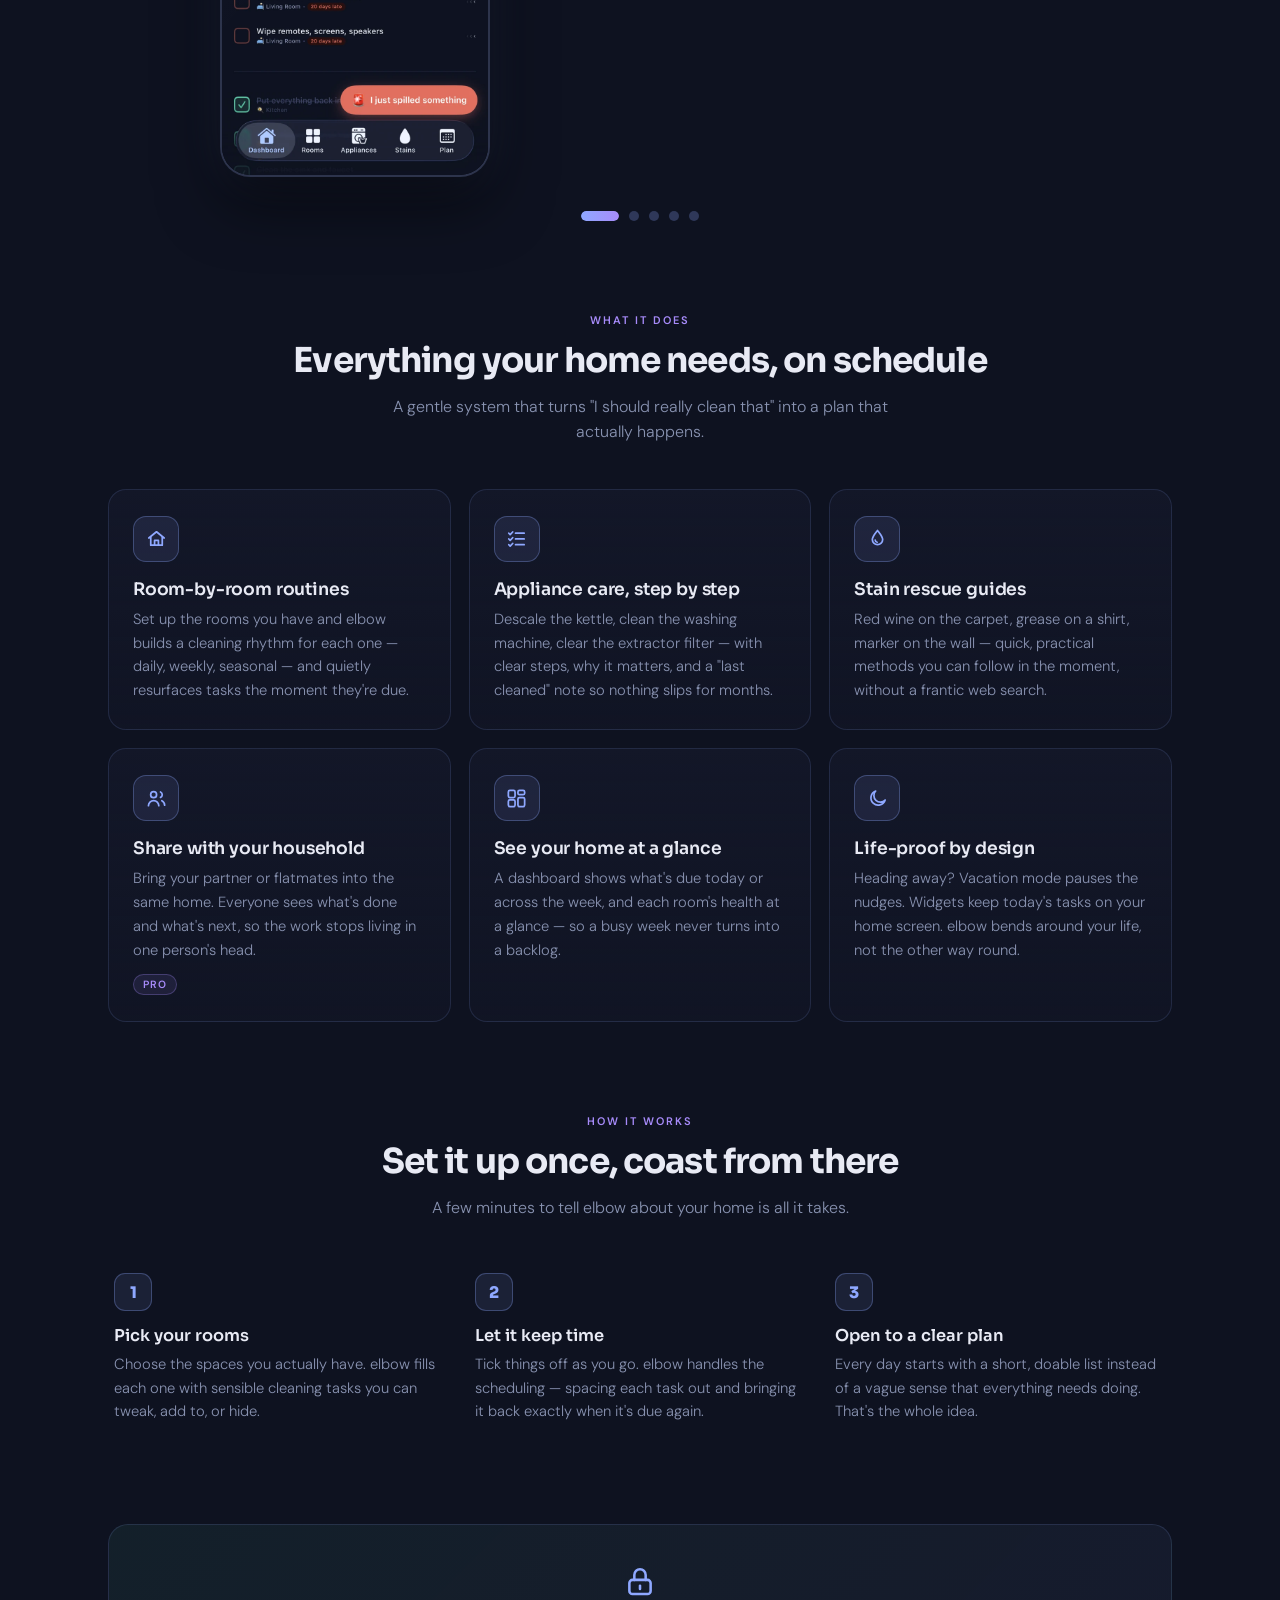
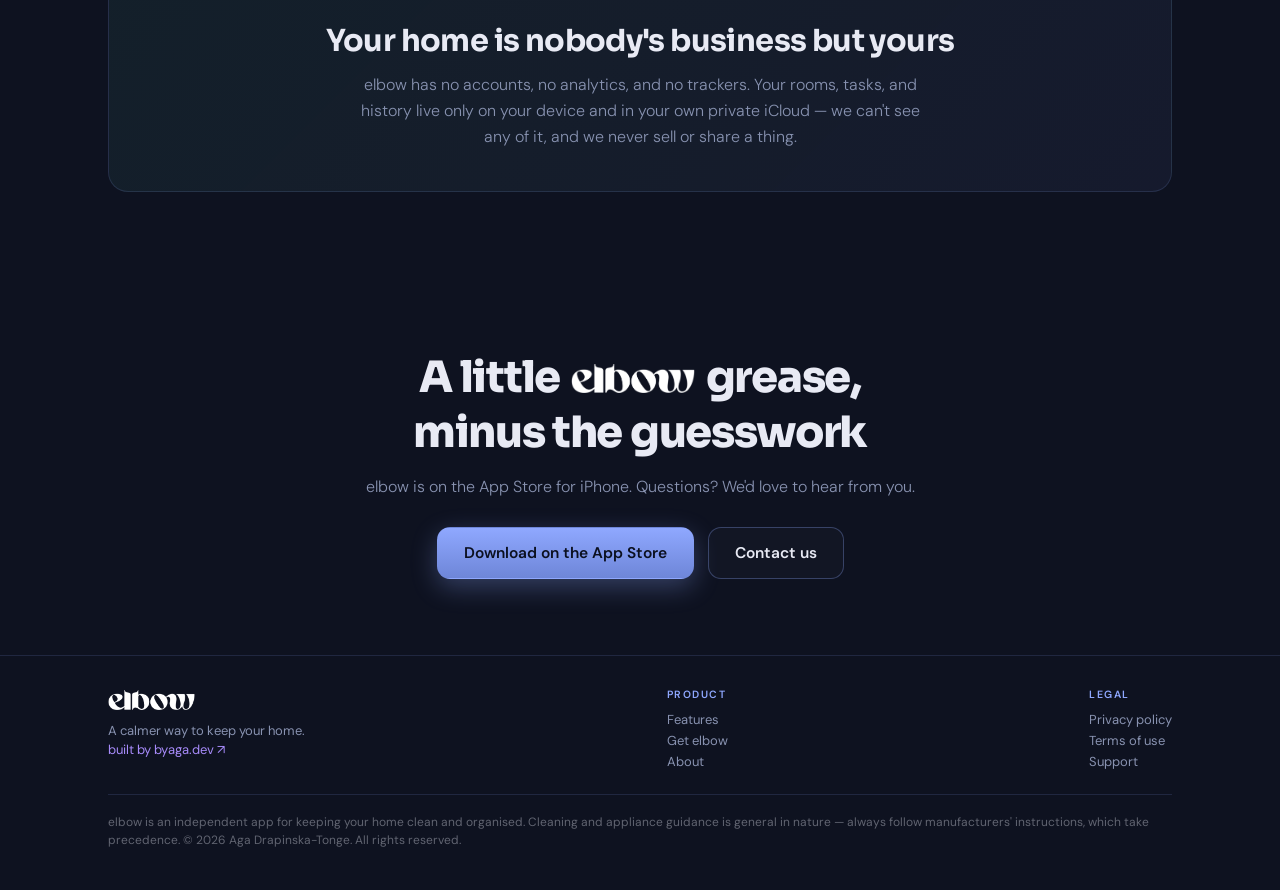
==== commit 5735f67d: "Add Inside elbow screens section and rebuild share card Co-Authored-By: Claude Opus 4.7 <noreply@ant" ====
--- a/index.html
+++ b/index.html
@@ -11,9 +11,10 @@
 <meta property="og:url" content="https://elbow-app.com/">
 <meta property="og:type" content="website">
 <meta property="og:site_name" content="elbow">
-<meta property="og:image" content="https://elbow-app.com/assets/og-image.png">
+<meta property="og:image" content="https://elbow-app.com/assets/og-image.png?v=2">
 <meta property="og:image:width" content="1200">
 <meta property="og:image:height" content="630">
+<meta property="og:image:alt" content="elbow — a cleaner home, without the mental load. Three iPhone screens showing the daily plan, room routines and stain guides.">
 <meta name="twitter:card" content="summary_large_image">
 <meta name="theme-color" content="#0E1220">
 <link rel="icon" href="/favicon.ico" sizes="any">
@@ -150,6 +151,101 @@
   }
   .card .ico svg { width: 23px; height: 23px; }
   .privacy-strip .ico svg { width: 34px; height: 34px; }
+
+  /* ---------------------------------------------------------------
+     INSIDE THE APP — fan showpiece + auto-advancing screen viewer
+     --------------------------------------------------------------- */
+  .inside-fan {
+    position: relative; height: 300px; max-width: 720px; margin: 0 auto 44px;
+    display: flex; align-items: flex-start; justify-content: center;
+    overflow: hidden;       /* phones are taller than the fan — clip the spill */
+    pointer-events: none;   /* decorative: never steal clicks from the controls */
+  }
+  /* Fade the clipped phones out with a mask, not a solid-colour gradient — the page
+     background is a radial wash, so fading to a flat --bg leaves a visible seam. */
+  .inside-fan {
+    -webkit-mask-image: linear-gradient(180deg, #000 0%, #000 58%, transparent 96%);
+            mask-image: linear-gradient(180deg, #000 0%, #000 58%, transparent 96%);
+  }
+  .inside-fan .inside-ph { position: absolute; top: 0; width: 168px; }
+  .inside-fan .f1 { transform: translateX(-260px) rotate(-13deg) translateY(30px); z-index: 1; opacity: .55; }
+  .inside-fan .f2 { transform: translateX(-135px) rotate(-7deg)  translateY(12px); z-index: 2; opacity: .80; }
+  .inside-fan .f3 { transform: translateX(0)      rotate(0deg);                    z-index: 3; }
+  .inside-fan .f4 { transform: translateX(135px)  rotate(7deg)   translateY(12px); z-index: 2; opacity: .80; }
+  .inside-fan .f5 { transform: translateX(260px)  rotate(13deg)  translateY(30px); z-index: 1; opacity: .55; }
+
+  /* shared phone chrome */
+  .inside-ph {
+    position: relative; border-radius: 30px; background: #05070E;
+    border: 2px solid rgba(160,182,255,.26);
+    box-shadow: 0 26px 60px rgba(0,0,0,.55), 0 0 46px rgba(143,168,255,.12);
+  }
+  .inside-ph img { display: block; width: 100%; height: auto; border-radius: 28px; }
+  .inside-ph::after {
+    content: ''; position: absolute; inset: 0; border-radius: 28px; pointer-events: none;
+    background: linear-gradient(128deg, rgba(255,255,255,.11) 0%, rgba(255,255,255,.02) 24%, transparent 50%);
+  }
+
+  /* viewer: phone + copy, all slides stacked in one grid cell so nothing jumps */
+  .inside-view {
+    display: grid; grid-template-columns: 270px 1fr; gap: 48px;
+    align-items: center; max-width: 840px; margin: 0 auto 34px;
+  }
+  .inside-shots, .inside-copies { display: grid; }
+  .inside-shots > *, .inside-copies > * { grid-area: 1 / 1; }
+  .inside-shots .inside-ph { width: 270px; }
+
+  .inside-slide {
+    opacity: 0; visibility: hidden; transition: opacity .38s ease, visibility .38s;
+  }
+  .inside-slide.is-on { opacity: 1; visibility: visible; }
+
+  .inside-label {
+    display: block; font-family: 'Sora', sans-serif; font-size: 10.5px; font-weight: 600;
+    letter-spacing: .16em; text-transform: uppercase; color: var(--peri); margin-bottom: 11px;
+  }
+  .inside-copies h3 {
+    font-family: 'Sora', sans-serif; font-size: 1.42rem; font-weight: 700;
+    letter-spacing: -.025em; margin-bottom: 12px;
+  }
+  .inside-copies p { color: var(--muted); font-size: .97rem; line-height: 1.65; font-weight: 300; max-width: 44ch; }
+
+  /* dots — the active one is a pill that fills over the 15s dwell */
+  .inside-dots { display: flex; gap: 10px; justify-content: center; align-items: center; }
+  .inside-dot {
+    position: relative; width: 10px; height: 10px; padding: 0; border: none; cursor: pointer;
+    border-radius: 999px; background: rgba(143,168,255,.26); overflow: hidden;
+    transition: width .34s cubic-bezier(.4,0,.2,1), background-color .24s;
+    -webkit-appearance: none; appearance: none;
+  }
+  .inside-dot:hover { background: rgba(143,168,255,.52); }
+  .inside-dot[aria-current="true"] { width: 38px; background: rgba(143,168,255,.24); }
+  .inside-dot .fill {
+    position: absolute; inset: 0; width: 0; border-radius: 999px;
+    background: linear-gradient(90deg, var(--peri), var(--lav));
+  }
+  .inside-dot[aria-current="true"] .fill { animation: inside-fill 15s linear forwards; }
+  .inside-dots[data-paused="true"] .fill { animation-play-state: paused; }
+  @keyframes inside-fill { from { width: 0 } to { width: 100% } }
+
+  @media (max-width: 860px) {
+    .inside-fan { height: 232px; margin-bottom: 34px; }
+    .inside-fan .inside-ph { width: 132px; }
+    .inside-fan .f1, .inside-fan .f5 { display: none; }
+    .inside-fan .f2 { transform: translateX(-104px) rotate(-8deg) translateY(14px); }
+    .inside-fan .f4 { transform: translateX(104px)  rotate(8deg)  translateY(14px); }
+    .inside-view { grid-template-columns: 1fr; justify-items: center; text-align: center; gap: 28px; }
+    .inside-shots .inside-ph { width: 244px; }
+    .inside-copies p { margin: 0 auto; }
+  }
+
+  /* respect the OS setting: no crossfade, no auto-advance, no fill sweep */
+  @media (prefers-reduced-motion: reduce) {
+    .inside-slide { transition: none; }
+    .inside-dot { transition: none; }
+    .inside-dot[aria-current="true"] .fill { animation: none; width: 100%; }
+  }
+
   .final-cta h2 .wm-inline { height: 0.66em; width: auto; vertical-align: -0.02em; margin: 0 .07em; }
 </style>
 </head>
@@ -177,6 +273,47 @@
     <p class="fineprint">Private by design · No account needed · Syncs with your iCloud</p>
   </header>
 </div>
+
+<section id="inside">
+  <div class="wrap">
+    <p class="eyebrow">Inside elbow</p>
+    <h2 class="sec-title">A look around the app</h2>
+    <p class="sec-lead">Five screens, one job each — and none of them ask you to think about scheduling.</p>
+
+    <div class="inside-fan" aria-hidden="true">
+        <div class="inside-ph f1"><img src="/assets/screen-appliances.webp" alt="" width="760" height="1652" decoding="async"></div>
+        <div class="inside-ph f2"><img src="/assets/screen-stains.webp" alt="" width="760" height="1652" decoding="async"></div>
+        <div class="inside-ph f3"><img src="/assets/screen-dashboard.webp" alt="" width="760" height="1652" decoding="async"></div>
+        <div class="inside-ph f4"><img src="/assets/screen-rooms.webp" alt="" width="760" height="1652" decoding="async"></div>
+        <div class="inside-ph f5"><img src="/assets/screen-appliance.webp" alt="" width="760" height="1652" decoding="async"></div>
+    </div>
+
+    <div class="inside-view">
+      <div class="inside-shots">
+        <div class="inside-slide is-on" data-slide="0"><div class="inside-ph"><img src="/assets/screen-dashboard.webp" alt="The elbow dashboard, showing today's tasks and the health of each room" width="760" height="1652" decoding="async"></div></div>
+        <div class="inside-slide" data-slide="1"><div class="inside-ph"><img src="/assets/screen-rooms.webp" alt="A living room task list, grouped into weekly, monthly and seasonal jobs" width="760" height="1652" decoding="async"></div></div>
+        <div class="inside-slide" data-slide="2"><div class="inside-ph"><img src="/assets/screen-appliance.webp" alt="A washing machine care guide with numbered cleaning steps" width="760" height="1652" decoding="async"></div></div>
+        <div class="inside-slide" data-slide="3"><div class="inside-ph"><img src="/assets/screen-stains.webp" alt="The stain guide, with a red wine method and a list of what ruins it" width="760" height="1652" decoding="async"></div></div>
+        <div class="inside-slide" data-slide="4"><div class="inside-ph"><img src="/assets/screen-appliances.webp" alt="A grid of household appliances, each with its cleaning frequency" width="760" height="1652" decoding="async"></div></div>
+      </div>
+      <div class="inside-copies">
+        <div class="inside-slide is-on" data-slide="0"><span class="inside-label">Dashboard</span><h3>Open to a clear plan</h3><p>What's due today, what's slipped, and how each room is holding up — in one glance. Knocked a glass over? The rescue button is right there.</p></div>
+        <div class="inside-slide" data-slide="1"><span class="inside-label">Rooms</span><h3>A rhythm for every room</h3><p>Weekly, monthly and seasonal tasks per space. Tick one off and elbow quietly spaces it out again — no reminders to set, no lists to rewrite.</p></div>
+        <div class="inside-slide" data-slide="2"><span class="inside-label">Appliance care</span><h3>The jobs nobody remembers</h3><p>Filters, seals, descaling. Proper steps, why it matters, and what goes wrong if you skip it — plus a &ldquo;last cleaned&rdquo; date so months stop slipping by.</p></div>
+        <div class="inside-slide" data-slide="3"><span class="inside-label">Stain rescue</span><h3>Before it sets in</h3><p>Filter by surface and stain type for the method that works in the moment — and, just as usefully, the mistakes that make it permanent.</p></div>
+        <div class="inside-slide" data-slide="4"><span class="inside-label">Every appliance</span><h3>Nothing quietly rotting</h3><p>Every appliance in one grid with its own schedule, so the washing machine you last cleaned &ldquo;sometime last year&rdquo; stops being a mystery.</p></div>
+      </div>
+    </div>
+
+    <div class="inside-dots" role="group" aria-label="Choose an app screen">
+      <button class="inside-dot" type="button" aria-current="true" data-i="0" aria-label="Show Dashboard"><span class="fill"></span></button>
+      <button class="inside-dot" type="button" aria-current="false" data-i="1" aria-label="Show Rooms"><span class="fill"></span></button>
+      <button class="inside-dot" type="button" aria-current="false" data-i="2" aria-label="Show Appliance care"><span class="fill"></span></button>
+      <button class="inside-dot" type="button" aria-current="false" data-i="3" aria-label="Show Stain rescue"><span class="fill"></span></button>
+      <button class="inside-dot" type="button" aria-current="false" data-i="4" aria-label="Show Every appliance"><span class="fill"></span></button>
+    </div>
+  </div>
+</section>
 
 <section id="features">
   <div class="wrap">
@@ -292,5 +429,85 @@
   </div>
 </footer>
 
+<script>
+/* Inside-the-app viewer: dots, 15s auto-advance, keyboard + hover/focus pause. */
+(function () {
+  var root  = document.getElementById('inside');
+  if (!root) return;
+  var dotsEl = root.querySelector('.inside-dots');
+  var dots   = Array.prototype.slice.call(root.querySelectorAll('.inside-dot'));
+  var slides = Array.prototype.slice.call(root.querySelectorAll('.inside-slide'));
+  if (dots.length < 2) return;
+
+  var DWELL  = 15000;
+  var reduce = window.matchMedia('(prefers-reduced-motion: reduce)');
+  var index = 0, timer = null, visible = true;
+  var hoverHeld = false, focusHeld = false;
+
+  function paint(i) {
+    index = i;
+    slides.forEach(function (s) { s.classList.toggle('is-on', +s.dataset.slide === i); });
+    dots.forEach(function (d, n) {
+      d.setAttribute('aria-current', n === i ? 'true' : 'false');
+      if (n === i) {                       // restart the 15s fill from zero
+        var f = d.querySelector('.fill');
+        f.style.animation = 'none'; void f.offsetWidth; f.style.animation = '';
+      }
+    });
+  }
+
+  function stop()  { if (timer) { clearInterval(timer); timer = null; } }
+  function start() {
+    stop();
+    if (reduce.matches || hoverHeld || focusHeld || !visible) return;
+    timer = setInterval(function () { paint((index + 1) % slides.length); }, DWELL);
+  }
+  function sync() {
+    var paused = hoverHeld || focusHeld;
+    dotsEl.setAttribute('data-paused', paused ? 'true' : 'false');
+    paused ? stop() : start();
+  }
+
+  function go(i) { paint(i); sync(); }   // a click restarts the clock on the new slide
+
+  dots.forEach(function (d, n) {
+    d.addEventListener('click', function () { go(n); });
+    d.addEventListener('keydown', function (e) {
+      var next = null;
+      if (e.key === 'ArrowRight') next = (n + 1) % dots.length;
+      if (e.key === 'ArrowLeft')  next = (n - 1 + dots.length) % dots.length;
+      if (next === null) return;
+      e.preventDefault(); dots[next].focus(); go(next);
+    });
+  });
+
+  root.addEventListener('mouseenter', function () { hoverHeld = true;  sync(); });
+  root.addEventListener('mouseleave', function () { hoverHeld = false; sync(); });
+
+  /* Pause for keyboard focus only. A mouse click also focuses the dot, and
+     latching on that would stop the carousel for good the first time it's used. */
+  root.addEventListener('focusin', function (e) {
+    var kb = false;
+    try { kb = e.target.matches(':focus-visible'); } catch (err) { kb = true; }
+    if (kb) { focusHeld = true; sync(); }
+  });
+  root.addEventListener('focusout', function () { focusHeld = false; sync(); });
+
+  /* don't cycle while the section is off-screen */
+  if ('IntersectionObserver' in window) {
+    new IntersectionObserver(function (entries) {
+      visible = entries[0].isIntersecting;
+      visible ? start() : stop();
+    }, { threshold: 0.25 }).observe(root);
+  }
+  document.addEventListener('visibilitychange', function () {
+    document.hidden ? stop() : start();
+  });
+  if (reduce.addEventListener) reduce.addEventListener('change', start);
+
+  start();
+})();
+</script>
+
 </body>
 </html>
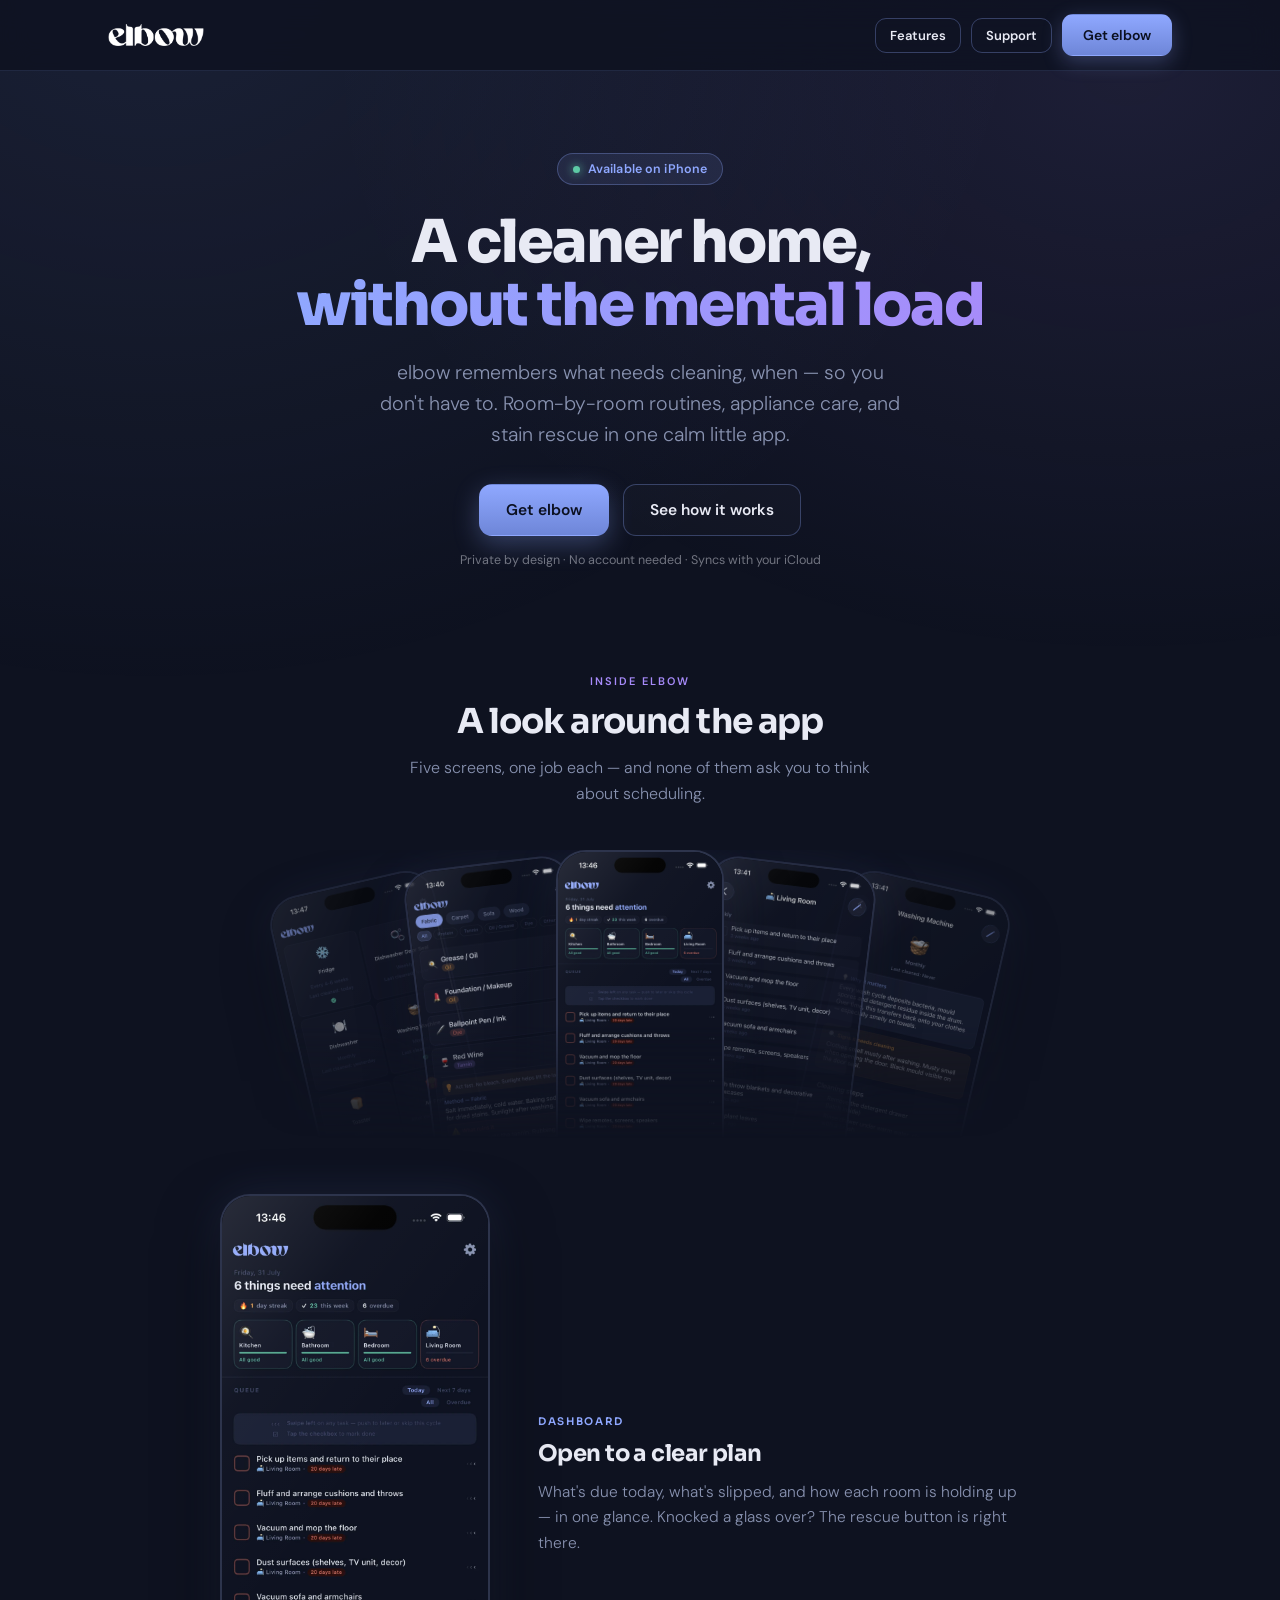
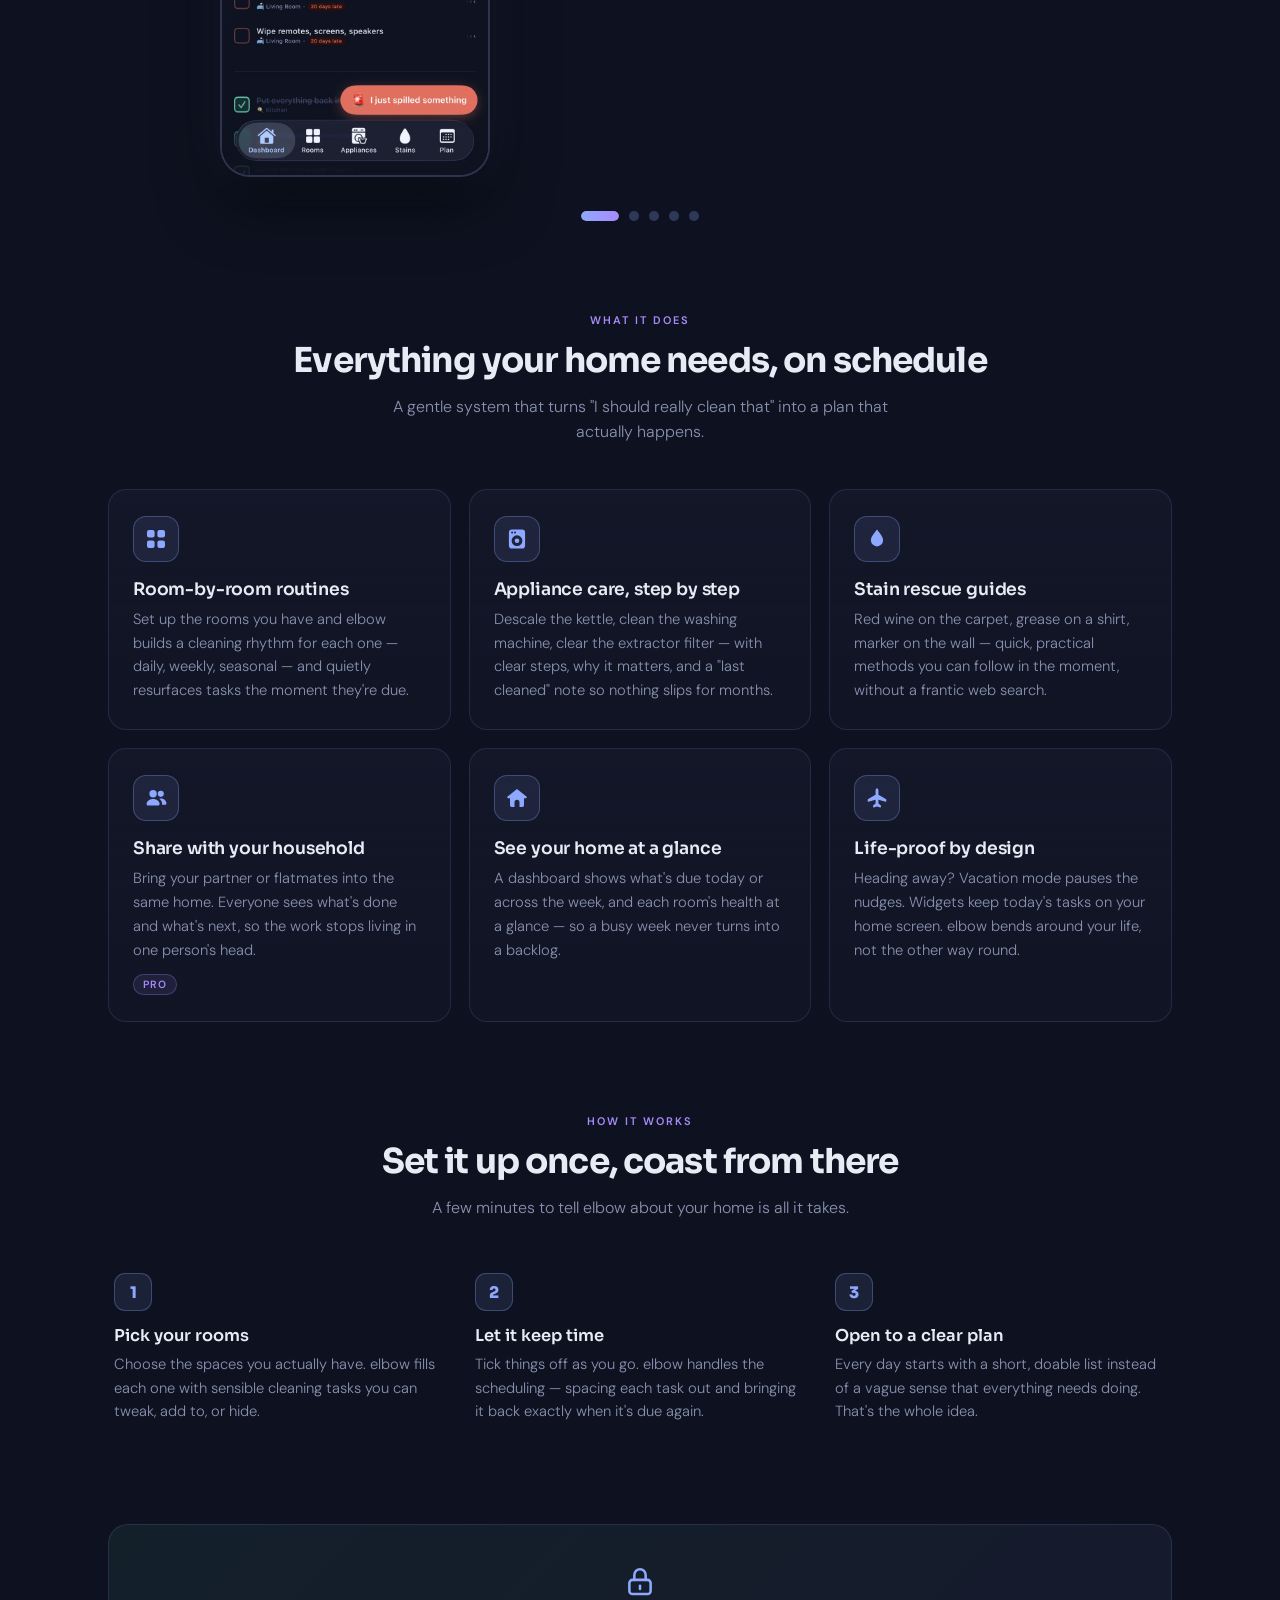
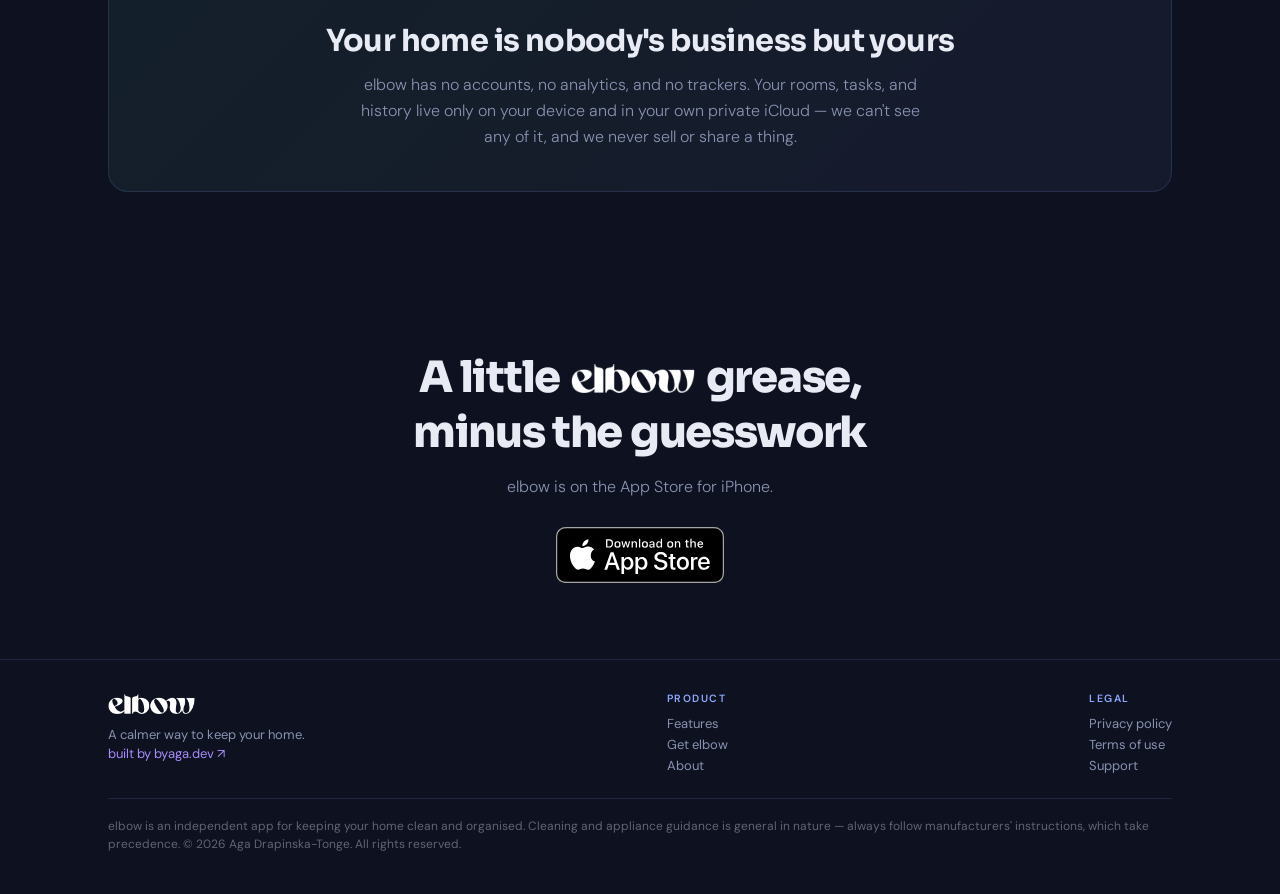
==== commit 167a85fd: "Use App Store badge, refine Inside elbow carousel Co-Authored-By: Claude Opus 4.7 <noreply@anthropic" ====
--- a/index.html
+++ b/index.html
@@ -149,14 +149,14 @@
     .hero { padding: 60px 0 44px; }
     .wrap { padding: 0 20px; }
   }
-  .card .ico svg { width: 23px; height: 23px; }
+  .card .ico svg { width: 24px; height: 24px; }
   .privacy-strip .ico svg { width: 34px; height: 34px; }
 
   /* ---------------------------------------------------------------
      INSIDE THE APP — fan showpiece + auto-advancing screen viewer
      --------------------------------------------------------------- */
   .inside-fan {
-    position: relative; height: 300px; max-width: 720px; margin: 0 auto 44px;
+    position: relative; height: 300px; width: 100%; margin: 0 auto 44px;
     display: flex; align-items: flex-start; justify-content: center;
     overflow: hidden;       /* phones are taller than the fan — clip the spill */
     pointer-events: none;   /* decorative: never steal clicks from the controls */
@@ -164,8 +164,14 @@
   /* Fade the clipped phones out with a mask, not a solid-colour gradient — the page
      background is a radial wash, so fading to a flat --bg leaves a visible seam. */
   .inside-fan {
-    -webkit-mask-image: linear-gradient(180deg, #000 0%, #000 58%, transparent 96%);
-            mask-image: linear-gradient(180deg, #000 0%, #000 58%, transparent 96%);
+    -webkit-mask-image:
+      linear-gradient(180deg, #000 0%, #000 58%, transparent 96%),
+      linear-gradient(90deg, transparent 0, #000 7%, #000 93%, transparent 100%);
+            mask-image:
+      linear-gradient(180deg, #000 0%, #000 58%, transparent 96%),
+      linear-gradient(90deg, transparent 0, #000 7%, #000 93%, transparent 100%);
+    -webkit-mask-composite: source-in;
+            mask-composite: intersect;
   }
   .inside-fan .inside-ph { position: absolute; top: 0; width: 168px; }
   .inside-fan .f1 { transform: translateX(-260px) rotate(-13deg) translateY(30px); z-index: 1; opacity: .55; }
@@ -190,7 +196,12 @@
   .inside-view {
     display: grid; grid-template-columns: 270px 1fr; gap: 48px;
     align-items: center; max-width: 840px; margin: 0 auto 34px;
-  }
+    /* pan-y: the browser keeps vertical scrolling, we take horizontal drags */
+    touch-action: pan-y;
+    cursor: grab; -webkit-user-select: none; user-select: none;
+  }
+  .inside-view.is-dragging { cursor: grabbing; }
+  .inside-view img { -webkit-user-drag: none; }
   .inside-shots, .inside-copies { display: grid; }
   .inside-shots > *, .inside-copies > * { grid-area: 1 / 1; }
   .inside-shots .inside-ph { width: 270px; }
@@ -239,6 +250,13 @@
     .inside-copies p { margin: 0 auto; }
   }
 
+  @media (max-width: 400px) {
+    .inside-fan { height: 200px; }
+    .inside-fan .inside-ph { width: 108px; }
+    .inside-fan .f2 { transform: translateX(-84px) rotate(-8deg) translateY(12px); }
+    .inside-fan .f4 { transform: translateX(84px)  rotate(8deg)  translateY(12px); }
+  }
+
   /* respect the OS setting: no crossfade, no auto-advance, no fill sweep */
   @media (prefers-reduced-motion: reduce) {
     .inside-slide { transition: none; }
@@ -246,18 +264,49 @@
     .inside-dot[aria-current="true"] .fill { animation: none; width: 100%; }
   }
 
+/* Apple's supplied badge artwork. Their guidelines require the official asset,
+     used unaltered, with clear space of at least 1/4 its height around it, and a
+     minimum height of 40px -- hence the padding and the 56px height here. */
+  .appstore-badge {
+    display: inline-flex; align-items: center;
+    padding: 14px; margin: -14px;      /* clear space without shifting the row */
+    border-radius: 12px; transition: transform .2s, opacity .2s;
+  }
+  .appstore-badge img { height: 56px; width: auto; display: block; }
+
+  /* If Apple's artwork isn't in place yet, fall back to the old text button
+     rather than rendering a broken image on the primary CTA. */
+  .appstore-badge.is-fallback { padding: 0; margin: 0; }
+  .appstore-badge.is-fallback img { display: none; }
+  .appstore-badge.is-fallback::after {
+    content: "Download on the App Store";
+    display: inline-flex; align-items: center;
+    font-family: inherit; font-weight: 600; font-size: 15.5px;
+    padding: 15px 26px; border-radius: 13px;
+    background: linear-gradient(180deg, var(--peri), var(--peri-dim)); color: #0b1020;
+    box-shadow: 0 8px 26px rgba(143,168,255,.30);
+  }
+  .appstore-badge:hover { transform: translateY(-2px); }
+  .appstore-badge:focus-visible { outline: 2px solid var(--peri); outline-offset: 2px; }
+  @media (prefers-reduced-motion: reduce) { .appstore-badge { transition: none; } }
   .final-cta h2 .wm-inline { height: 0.66em; width: auto; vertical-align: -0.02em; margin: 0 .07em; }
 </style>
 </head>
 <body>
 
-<nav class="site-nav">
+<nav class="site-nav has-menu" id="siteNav">
   <div class="site-nav-in">
     <a href="/" class="logo"><img src="/assets/logo-wordmark.png" alt="elbow"></a>
     <div class="spacer"></div>
-    <a href="#features" class="btn btn-ghost btn-sm">Features</a>
-    <a href="/support/" class="btn btn-ghost btn-sm">Support</a>
-    <a href="#get" class="btn btn-accent">Get elbow</a>
+    <div class="nav-links" id="navLinks">
+      <a href="#features" class="btn btn-ghost btn-sm">Features</a>
+      <a href="/support/" class="btn btn-ghost btn-sm">Support</a>
+      <a href="#get" class="btn btn-accent">Get elbow</a>
+    </div>
+    <button class="nav-toggle" id="navToggle" type="button"
+            aria-expanded="false" aria-controls="navLinks" aria-label="Open menu">
+      <span class="bars" aria-hidden="true"><i></i><i></i><i></i></span>
+    </button>
   </div>
 </nav>
 
@@ -279,15 +328,20 @@
     <p class="eyebrow">Inside elbow</p>
     <h2 class="sec-title">A look around the app</h2>
     <p class="sec-lead">Five screens, one job each — and none of them ask you to think about scheduling.</p>
-
-    <div class="inside-fan" aria-hidden="true">
-        <div class="inside-ph f1"><img src="/assets/screen-appliances.webp" alt="" width="760" height="1652" decoding="async"></div>
-        <div class="inside-ph f2"><img src="/assets/screen-stains.webp" alt="" width="760" height="1652" decoding="async"></div>
-        <div class="inside-ph f3"><img src="/assets/screen-dashboard.webp" alt="" width="760" height="1652" decoding="async"></div>
-        <div class="inside-ph f4"><img src="/assets/screen-rooms.webp" alt="" width="760" height="1652" decoding="async"></div>
-        <div class="inside-ph f5"><img src="/assets/screen-appliance.webp" alt="" width="760" height="1652" decoding="async"></div>
-    </div>
-
+  </div>
+
+  <!-- Outside .wrap on purpose: the fan is wider than the 1120px content column,
+       so keeping it inside meant the outer phones were guillotined at the
+       container edge. Full section width gives it room. -->
+  <div class="inside-fan" aria-hidden="true">
+    <div class="inside-ph f1"><img src="/assets/screen-appliances.webp" alt="" width="760" height="1652" decoding="async"></div>
+    <div class="inside-ph f2"><img src="/assets/screen-stains.webp" alt="" width="760" height="1652" decoding="async"></div>
+    <div class="inside-ph f3"><img src="/assets/screen-dashboard.webp" alt="" width="760" height="1652" decoding="async"></div>
+    <div class="inside-ph f4"><img src="/assets/screen-rooms.webp" alt="" width="760" height="1652" decoding="async"></div>
+    <div class="inside-ph f5"><img src="/assets/screen-appliance.webp" alt="" width="760" height="1652" decoding="async"></div>
+  </div>
+
+  <div class="wrap">
     <div class="inside-view">
       <div class="inside-shots">
         <div class="inside-slide is-on" data-slide="0"><div class="inside-ph"><img src="/assets/screen-dashboard.webp" alt="The elbow dashboard, showing today's tasks and the health of each room" width="760" height="1652" decoding="async"></div></div>
@@ -322,33 +376,33 @@
     <p class="sec-lead">A gentle system that turns "I should really clean that" into a plan that actually happens.</p>
     <div class="features">
       <div class="card">
-        <div class="ico"><svg viewBox="0 0 24 24" fill="none" stroke="currentColor" stroke-width="1.8" stroke-linecap="round" stroke-linejoin="round"><path d="M4 11.5 12 5l8 6.5"/><path d="M6 10.5V19h12v-8.5"/><path d="M10 19v-5h4v5"/></svg></div>
+        <div class="ico"><svg viewBox="0 0 24 24" fill="currentColor" aria-hidden="true"><rect x="3" y="3" width="7.6" height="7.6" rx="2.1"/><rect x="13.4" y="3" width="7.6" height="7.6" rx="2.1"/><rect x="3" y="13.4" width="7.6" height="7.6" rx="2.1"/><rect x="13.4" y="13.4" width="7.6" height="7.6" rx="2.1"/></svg></div>
         <h3>Room-by-room routines</h3>
         <p>Set up the rooms you have and elbow builds a cleaning rhythm for each one — daily, weekly, seasonal — and quietly resurfaces tasks the moment they're due.</p>
       </div>
       <div class="card">
-        <div class="ico"><svg viewBox="0 0 24 24" fill="none" stroke="currentColor" stroke-width="1.8" stroke-linecap="round" stroke-linejoin="round"><path d="M4 6.5 5.4 8 8 5.2"/><path d="M4 12.5 5.4 14 8 11.2"/><path d="M4 18.5 5.4 20 8 17.2"/><path d="M11 6.5h9"/><path d="M11 12.5h9"/><path d="M11 18.5h9"/></svg></div>
+        <div class="ico"><svg viewBox="0 0 24 24" fill="currentColor" aria-hidden="true"><path fill-rule="evenodd" clip-rule="evenodd" d="M7 2.4h10a3.1 3.1 0 0 1 3.1 3.1v13a3.1 3.1 0 0 1-3.1 3.1H7a3.1 3.1 0 0 1-3.1-3.1v-13A3.1 3.1 0 0 1 7 2.4Zm5 5.9a5.4 5.4 0 1 0 0 10.8 5.4 5.4 0 0 0 0-10.8ZM7.1 4.5a1 1 0 1 0 0 2 1 1 0 0 0 0-2Zm2.9 0a1 1 0 1 0 0 2 1 1 0 0 0 0-2Z"/><circle cx="12" cy="13.7" r="2.3"/></svg></div>
         <h3>Appliance care, step by step</h3>
         <p>Descale the kettle, clean the washing machine, clear the extractor filter — with clear steps, why it matters, and a "last cleaned" note so nothing slips for months.</p>
       </div>
       <div class="card">
-        <div class="ico"><svg viewBox="0 0 24 24" fill="none" stroke="currentColor" stroke-width="1.8" stroke-linecap="round" stroke-linejoin="round"><path d="M12 3.6c3 3.8 5.4 6.5 5.4 9.4a5.4 5.4 0 0 1-10.8 0c0-2.9 2.4-5.6 5.4-9.4Z"/><path d="M9.6 13.6a2.5 2.5 0 0 0 2 2.3"/></svg></div>
+        <div class="ico"><svg viewBox="0 0 24 24" fill="currentColor" aria-hidden="true"><path d="M12 2.6c3.7 4.7 6.1 7.8 6.1 10.7a6.1 6.1 0 1 1-12.2 0c0-2.9 2.4-6 6.1-10.7Z"/></svg></div>
         <h3>Stain rescue guides</h3>
         <p>Red wine on the carpet, grease on a shirt, marker on the wall — quick, practical methods you can follow in the moment, without a frantic web search.</p>
       </div>
       <div class="card">
-        <div class="ico"><svg viewBox="0 0 24 24" fill="none" stroke="currentColor" stroke-width="1.8" stroke-linecap="round" stroke-linejoin="round"><circle cx="9" cy="8" r="3.1"/><path d="M3.6 19.5a5.4 5.4 0 0 1 10.8 0"/><path d="M16.2 5.2a3.1 3.1 0 0 1 0 5.6"/><path d="M17.6 14.3a5.4 5.4 0 0 1 2.9 4.7"/></svg></div>
+        <div class="ico"><svg viewBox="0 0 24 24" fill="currentColor" aria-hidden="true"><path d="M9.1 11.5a3.7 3.7 0 1 0 0-7.4 3.7 3.7 0 0 0 0 7.4Zm0 1.5c-3.6 0-6.5 2.3-6.5 5.1 0 .9.6 1.5 1.5 1.5h10c.9 0 1.5-.6 1.5-1.5 0-2.8-2.9-5.1-6.5-5.1Z"/><path d="M16.8 10.9a3.05 3.05 0 1 0 0-6.1 3.05 3.05 0 0 0 0 6.1Zm.2 1.7c-.6 0-1.2.1-1.8.2 1.8 1.2 2.9 2.9 2.9 4.8 0 .4 0 .8-.2 1.1h3.1c.9 0 1.4-.5 1.4-1.3 0-2.6-2.4-4.8-5.4-4.8Z"/></svg></div>
         <h3>Share with your household</h3>
         <p>Bring your partner or flatmates into the same home. Everyone sees what's done and what's next, so the work stops living in one person's head.</p>
         <span class="tag">Pro</span>
       </div>
       <div class="card">
-        <div class="ico"><svg viewBox="0 0 24 24" fill="none" stroke="currentColor" stroke-width="1.8" stroke-linecap="round" stroke-linejoin="round"><rect x="3.5" y="3.5" width="7" height="7.5" rx="1.6"/><rect x="13.5" y="3.5" width="7" height="4.5" rx="1.6"/><rect x="13.5" y="11" width="7" height="9.5" rx="1.6"/><rect x="3.5" y="13.5" width="7" height="7" rx="1.6"/></svg></div>
+        <div class="ico"><svg viewBox="0 0 24 24" fill="currentColor" aria-hidden="true"><path d="M12 3 2.6 10.5a1 1 0 0 0 .6 1.8H5v7a1.7 1.7 0 0 0 1.7 1.7h2.8v-4.7a2.5 2.5 0 0 1 5 0V21h2.8a1.7 1.7 0 0 0 1.7-1.7v-7h1.8a1 1 0 0 0 .6-1.8L12 3Z"/></svg></div>
         <h3>See your home at a glance</h3>
         <p>A dashboard shows what's due today or across the week, and each room's health at a glance — so a busy week never turns into a backlog.</p>
       </div>
       <div class="card">
-        <div class="ico"><svg viewBox="0 0 24 24" fill="none" stroke="currentColor" stroke-width="1.8" stroke-linecap="round" stroke-linejoin="round"><path d="M20 13.6A7.6 7.6 0 1 1 10.1 4.2 6 6 0 0 0 20 13.6Z"/></svg></div>
+        <div class="ico"><svg viewBox="0 0 24 24" fill="currentColor" aria-hidden="true"><path d="M12 2.2c.85 0 1.45 1.15 1.45 2.7v3.85l7.35 4.3c.3.18.5.5.5.85v1.45c0 .35-.32.6-.68.5l-7.17-2.15v3.9l2.2 1.6c.2.15.3.35.3.6v1.15c0 .3-.28.52-.58.44L12 20.45l-3.37.94c-.3.08-.58-.14-.58-.44V19.8c0-.25.1-.45.3-.6l2.2-1.6v-3.9l-7.17 2.15c-.36.1-.68-.15-.68-.5V13.9c0-.35.2-.67.5-.85l7.35-4.3V4.9c0-1.55.6-2.7 1.45-2.7Z"/></svg></div>
         <h3>Life-proof by design</h3>
         <p>Heading away? Vacation mode pauses the nudges. Widgets keep today's tasks on your home screen. elbow bends around your life, not the other way round.</p>
       </div>
@@ -395,10 +449,12 @@
   <div class="wrap">
     <div class="final-cta">
       <h2>A little <img class="wm-inline" src="/assets/logo-wordmark.png" alt="elbow"> grease,<br>minus the guesswork</h2>
-      <p>elbow is on the App Store for iPhone. Questions? We'd love to hear from you.</p>
+      <p>elbow is on the App Store for iPhone.</p>
       <div class="cta-row">
-        <a href="https://apps.apple.com/gb/app/elbow/id6796699431" class="btn-lg btn-primary">Download on the App Store</a>
-        <a href="/support/" class="btn-lg btn-secondary">Contact us</a>
+        <a href="https://apps.apple.com/gb/app/elbow/id6796699431" class="appstore-badge">
+          <img src="/assets/app-store-badge.svg" alt="Download elbow on the App Store" height="56"
+               onerror="this.closest('.appstore-badge').classList.add('is-fallback')">
+        </a>
       </div>
     </div>
   </div>
@@ -430,7 +486,7 @@
 </footer>
 
 <script>
-/* Inside-the-app viewer: dots, 15s auto-advance, keyboard + hover/focus pause. */
+/* Inside-the-app viewer: dots, 15s auto-advance, keyboard + hover pause. */
 (function () {
   var root  = document.getElementById('inside');
   if (!root) return;
@@ -439,8 +495,13 @@
   var slides = Array.prototype.slice.call(root.querySelectorAll('.inside-slide'));
   if (dots.length < 2) return;
 
-  var DWELL  = 15000;
-  var reduce = window.matchMedia('(prefers-reduced-motion: reduce)');
+  /* There are TWO .inside-slide elements per screen -- one phone, one copy block --
+     so slides.length is 2x the number of screens. Wrap on the dot count, never on
+     slides.length: doing that let the index run past the last screen into indexes
+     no slide answers to, and the viewer went blank. */
+  var COUNT = dots.length;
+
+  var DWELL = 15000;
   var index = 0, timer = null, visible = true;
   var hoverHeld = false, focusHeld = false;
 
@@ -449,7 +510,7 @@
     slides.forEach(function (s) { s.classList.toggle('is-on', +s.dataset.slide === i); });
     dots.forEach(function (d, n) {
       d.setAttribute('aria-current', n === i ? 'true' : 'false');
-      if (n === i) {                       // restart the 15s fill from zero
+      if (n === i) {                       // restart the fill sweep from zero
         var f = d.querySelector('.fill');
         f.style.animation = 'none'; void f.offsetWidth; f.style.animation = '';
       }
@@ -459,8 +520,8 @@
   function stop()  { if (timer) { clearInterval(timer); timer = null; } }
   function start() {
     stop();
-    if (reduce.matches || hoverHeld || focusHeld || !visible) return;
-    timer = setInterval(function () { paint((index + 1) % slides.length); }, DWELL);
+    if (hoverHeld || focusHeld || !visible) return;
+    timer = setInterval(function () { paint((index + 1) % COUNT); }, DWELL);
   }
   function sync() {
     var paused = hoverHeld || focusHeld;
@@ -481,8 +542,14 @@
     });
   });
 
-  root.addEventListener('mouseenter', function () { hoverHeld = true;  sync(); });
-  root.addEventListener('mouseleave', function () { hoverHeld = false; sync(); });
+  /* Hover-pause is bound to the DOTS only, on purpose. Binding it to the whole
+     section read as tidier but broke the feature outright: #inside is a
+     full-width band taller than the viewport, so a cursor resting anywhere
+     mid-screen -- the normal resting position -- held it paused forever and it
+     never advanced once. The dots are the control surface; hovering them means
+     you intend to drive it yourself. */
+  dotsEl.addEventListener('mouseenter', function () { hoverHeld = true;  sync(); });
+  dotsEl.addEventListener('mouseleave', function () { hoverHeld = false; sync(); });
 
   /* Pause for keyboard focus only. A mouse click also focuses the dot, and
      latching on that would stop the carousel for good the first time it's used. */
@@ -493,21 +560,93 @@
   });
   root.addEventListener('focusout', function () { focusHeld = false; sync(); });
 
-  /* don't cycle while the section is off-screen */
+  /* Don't cycle while off-screen. threshold 0 (any sliver visible), NOT a
+     fraction: the section is taller than the viewport, so its visible *ratio*
+     is capped at viewport/section height and a 0.25 threshold sits close
+     enough to that cap to fail on short windows and on phones. */
   if ('IntersectionObserver' in window) {
     new IntersectionObserver(function (entries) {
       visible = entries[0].isIntersecting;
-      visible ? start() : stop();
-    }, { threshold: 0.25 }).observe(root);
+      sync();
+    }, { threshold: 0 }).observe(root);
   }
   document.addEventListener('visibilitychange', function () {
-    document.hidden ? stop() : start();
+    document.hidden ? stop() : sync();
   });
-  if (reduce.addEventListener) reduce.addEventListener('change', start);
-
+
+  /* Swipe on touch, click-drag on desktop -- one pointer-event path covers both.
+     A gesture is only claimed once horizontal movement clearly beats vertical, so
+     a finger travelling down the page still scrolls it (see touch-action: pan-y). */
+  var view = root.querySelector('.inside-view');
+  if (view && window.PointerEvent) {
+    var THRESHOLD = 45, startX = 0, startY = 0, axis = null, down = false;
+
+    view.addEventListener('pointerdown', function (e) {
+      if (e.button != null && e.button !== 0) return;
+      down = true; axis = null; startX = e.clientX; startY = e.clientY;
+      hoverHeld = true; sync();                 // hold the clock for the gesture
+    });
+
+    view.addEventListener('pointermove', function (e) {
+      if (!down || axis) return;
+      var dx = Math.abs(e.clientX - startX), dy = Math.abs(e.clientY - startY);
+      if (dx < 8 && dy < 8) return;
+      axis = dx > dy ? 'x' : 'y';
+      if (axis === 'x') view.classList.add('is-dragging');
+    });
+
+    function release(e) {
+      if (!down) return;
+      down = false; view.classList.remove('is-dragging');
+      if (axis === 'x') {
+        var dx = e.clientX - startX;
+        if (Math.abs(dx) >= THRESHOLD) {
+          paint(dx < 0 ? (index + 1) % COUNT
+                       : (index - 1 + COUNT) % COUNT);
+        }
+      }
+      axis = null; hoverHeld = false; sync();
+    }
+    view.addEventListener('pointerup', release);
+    view.addEventListener('pointercancel', release);
+    view.addEventListener('pointerleave', release);
+  }
+
+  /* Note: reduced-motion is handled in CSS (instant swap, no fill sweep) rather
+     than by stopping the rotation. The setting is about vestibular triggers from
+     animation, not about content changing -- so the section still advances. */
   start();
 })();
 </script>
 
+<script>
+/* Mobile menu. Landing page only -- the sub-page navs already fit at 390px. */
+(function () {
+  var nav = document.getElementById('siteNav');
+  var btn = document.getElementById('navToggle');
+  var panel = document.getElementById('navLinks');
+  if (!nav || !btn || !panel) return;
+
+  function isOpen() { return btn.getAttribute('aria-expanded') === 'true'; }
+  function setOpen(open) {
+    nav.classList.toggle('is-open', open);
+    btn.setAttribute('aria-expanded', String(open));
+    btn.setAttribute('aria-label', open ? 'Close menu' : 'Open menu');
+  }
+
+  btn.addEventListener('click', function (e) { e.stopPropagation(); setOpen(!isOpen()); });
+  panel.addEventListener('click', function (e) { if (e.target.closest('a')) setOpen(false); });
+  document.addEventListener('keydown', function (e) {
+    if (e.key === 'Escape' && isOpen()) { setOpen(false); btn.focus(); }
+  });
+  document.addEventListener('click', function (e) {
+    if (isOpen() && !nav.contains(e.target)) setOpen(false);
+  });
+  window.addEventListener('resize', function () {
+    if (window.innerWidth > 700 && isOpen()) setOpen(false);
+  });
+})();
+</script>
+
 </body>
 </html>
--- a/assets/site.css
+++ b/assets/site.css
@@ -33,6 +33,7 @@
   margin: 0 auto;
   padding: 14px 28px;
   display: flex; align-items: center; gap: 28px;
+  position: relative;          /* anchors the mobile dropdown panel */
 }
 .site-nav .logo {
   font-family: 'Sora', sans-serif;
@@ -130,6 +131,64 @@
   .site-footer-in { padding: 0 20px; }
 }
 
+/* ---------------------------------------------------------------------------
+   MOBILE MENU — scoped to .site-nav.has-menu so the sub-pages (Back / logo /
+   Support, which already fit) are untouched. Without this the landing nav
+   measured ~455px at a 390px viewport and the "Get elbow" CTA was cut off.
+   --------------------------------------------------------------------------- */
+.site-nav .nav-links { display: flex; align-items: center; gap: 10px; }
+
+.nav-toggle {
+  display: none;
+  width: 42px; height: 38px; padding: 0;
+  align-items: center; justify-content: center;
+  background: transparent; border: 1px solid var(--line-strong);
+  border-radius: 11px; cursor: pointer; color: var(--text);
+  transition: border-color .2s, background-color .2s;
+}
+.nav-toggle:hover { border-color: var(--peri); background: rgba(143, 168, 255, .08); }
+.nav-toggle .bars { display: block; width: 18px; height: 12px; position: relative; }
+.nav-toggle .bars i {
+  position: absolute; left: 0; width: 100%; height: 2px; border-radius: 2px;
+  background: currentColor; transition: transform .22s ease, opacity .16s ease;
+}
+.nav-toggle .bars i:nth-child(1) { top: 0; }
+.nav-toggle .bars i:nth-child(2) { top: 5px; }
+.nav-toggle .bars i:nth-child(3) { top: 10px; }
+.nav-toggle[aria-expanded="true"] .bars i:nth-child(1) { transform: translateY(5px) rotate(45deg); }
+.nav-toggle[aria-expanded="true"] .bars i:nth-child(2) { opacity: 0; }
+.nav-toggle[aria-expanded="true"] .bars i:nth-child(3) { transform: translateY(-5px) rotate(-45deg); }
+
+@media (max-width: 700px) {
+  .site-nav.has-menu .nav-toggle { display: inline-flex; }
+
+  .site-nav.has-menu .nav-links {
+    position: absolute; top: 100%; left: 0; right: 0;
+    flex-direction: column; align-items: stretch; gap: 8px;
+    padding: 14px 20px 20px;
+    /* Solid, not translucent: at 97% the hero heading still ghosted through
+       behind the links. A menu panel has no reason to be see-through. */
+    background: var(--bg);
+    border-bottom: 1px solid var(--line);
+    z-index: 1;
+    box-shadow: 0 18px 40px rgba(0, 0, 0, .45);
+    opacity: 0; visibility: hidden; transform: translateY(-8px);
+    transition: opacity .2s ease, transform .2s ease, visibility .2s;
+  }
+  .site-nav.has-menu.is-open .nav-links { opacity: 1; visibility: visible; transform: none; }
+
+  /* full-width rows in the panel, so nothing can overflow the way it did before */
+  .site-nav.has-menu .nav-links .btn {
+    justify-content: center; width: 100%;
+    padding: 13px 18px; font-size: 15px;
+  }
+}
+
+@media (prefers-reduced-motion: reduce) {
+  .nav-toggle .bars i,
+  .site-nav.has-menu .nav-links { transition: none; }
+}
+
 /* SUBPAGE (legal/support) shared layout */
 main.page {
   position: relative; z-index: 1;
